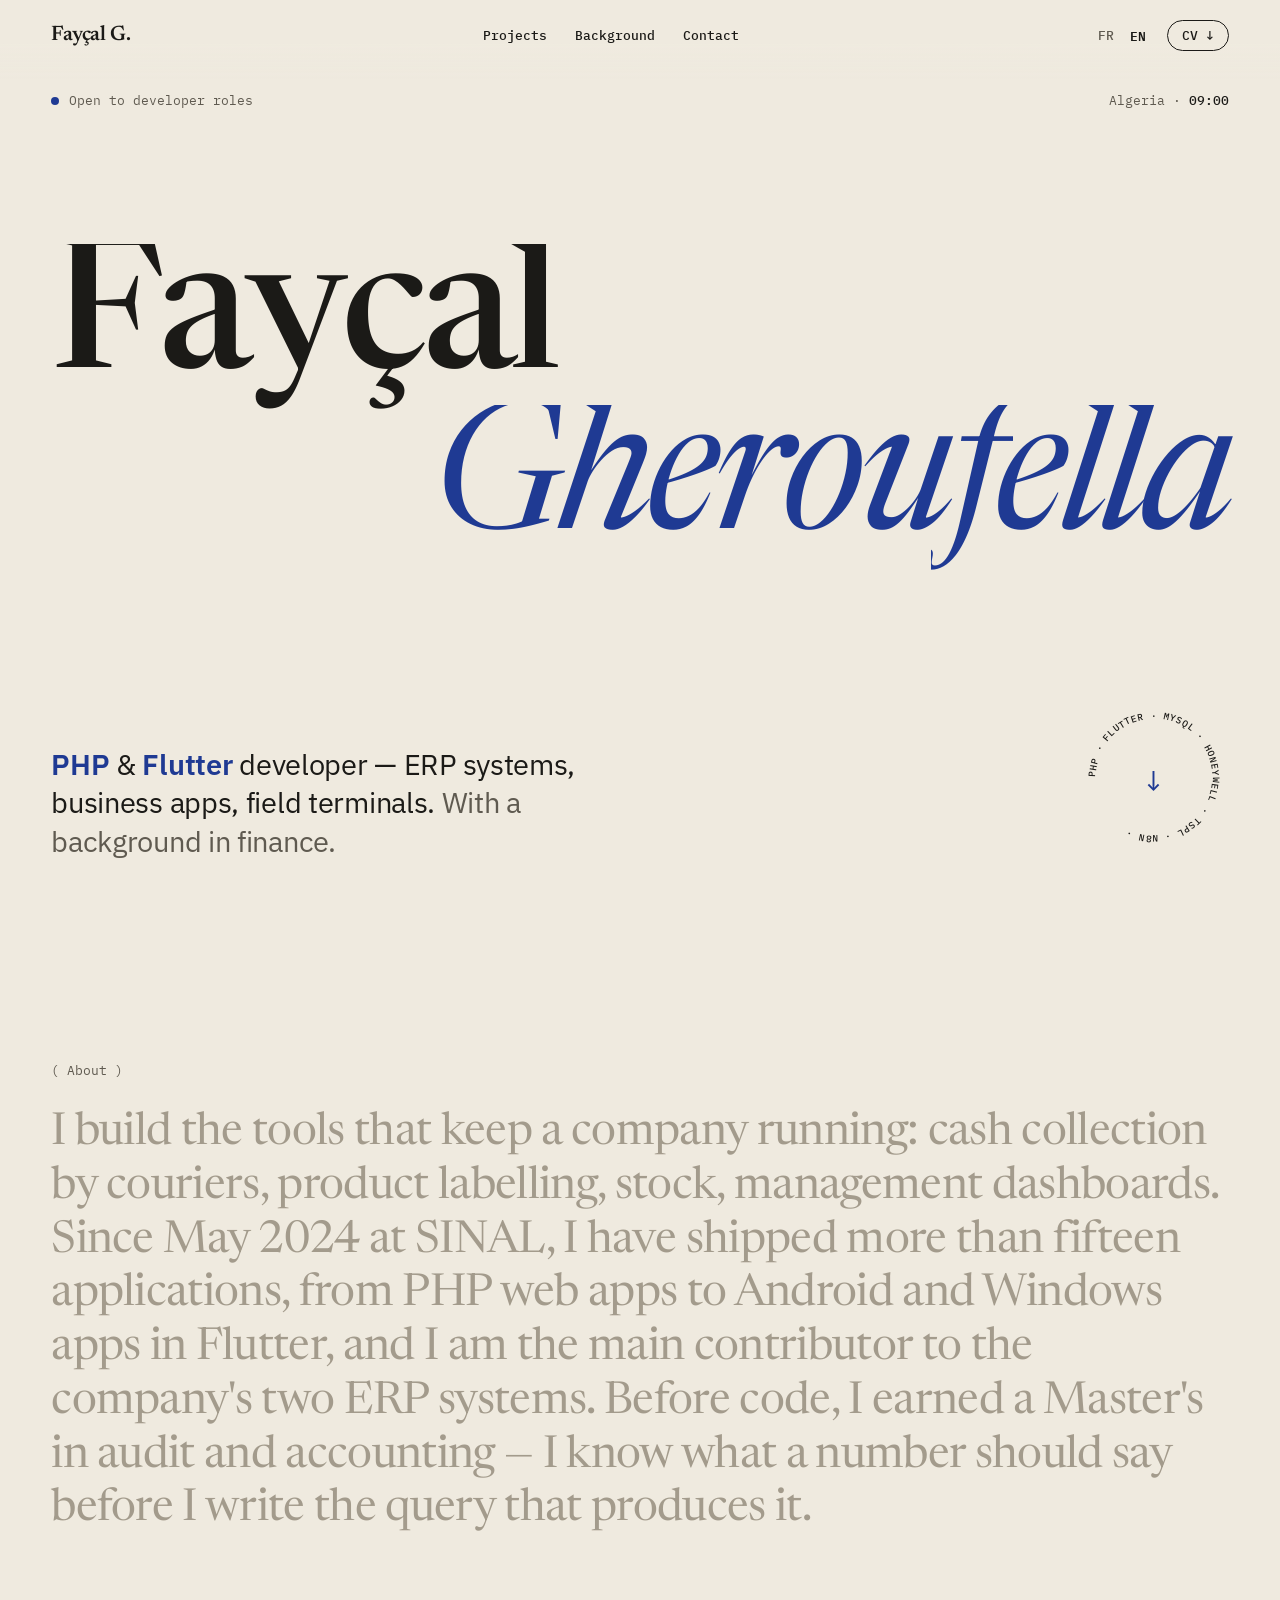
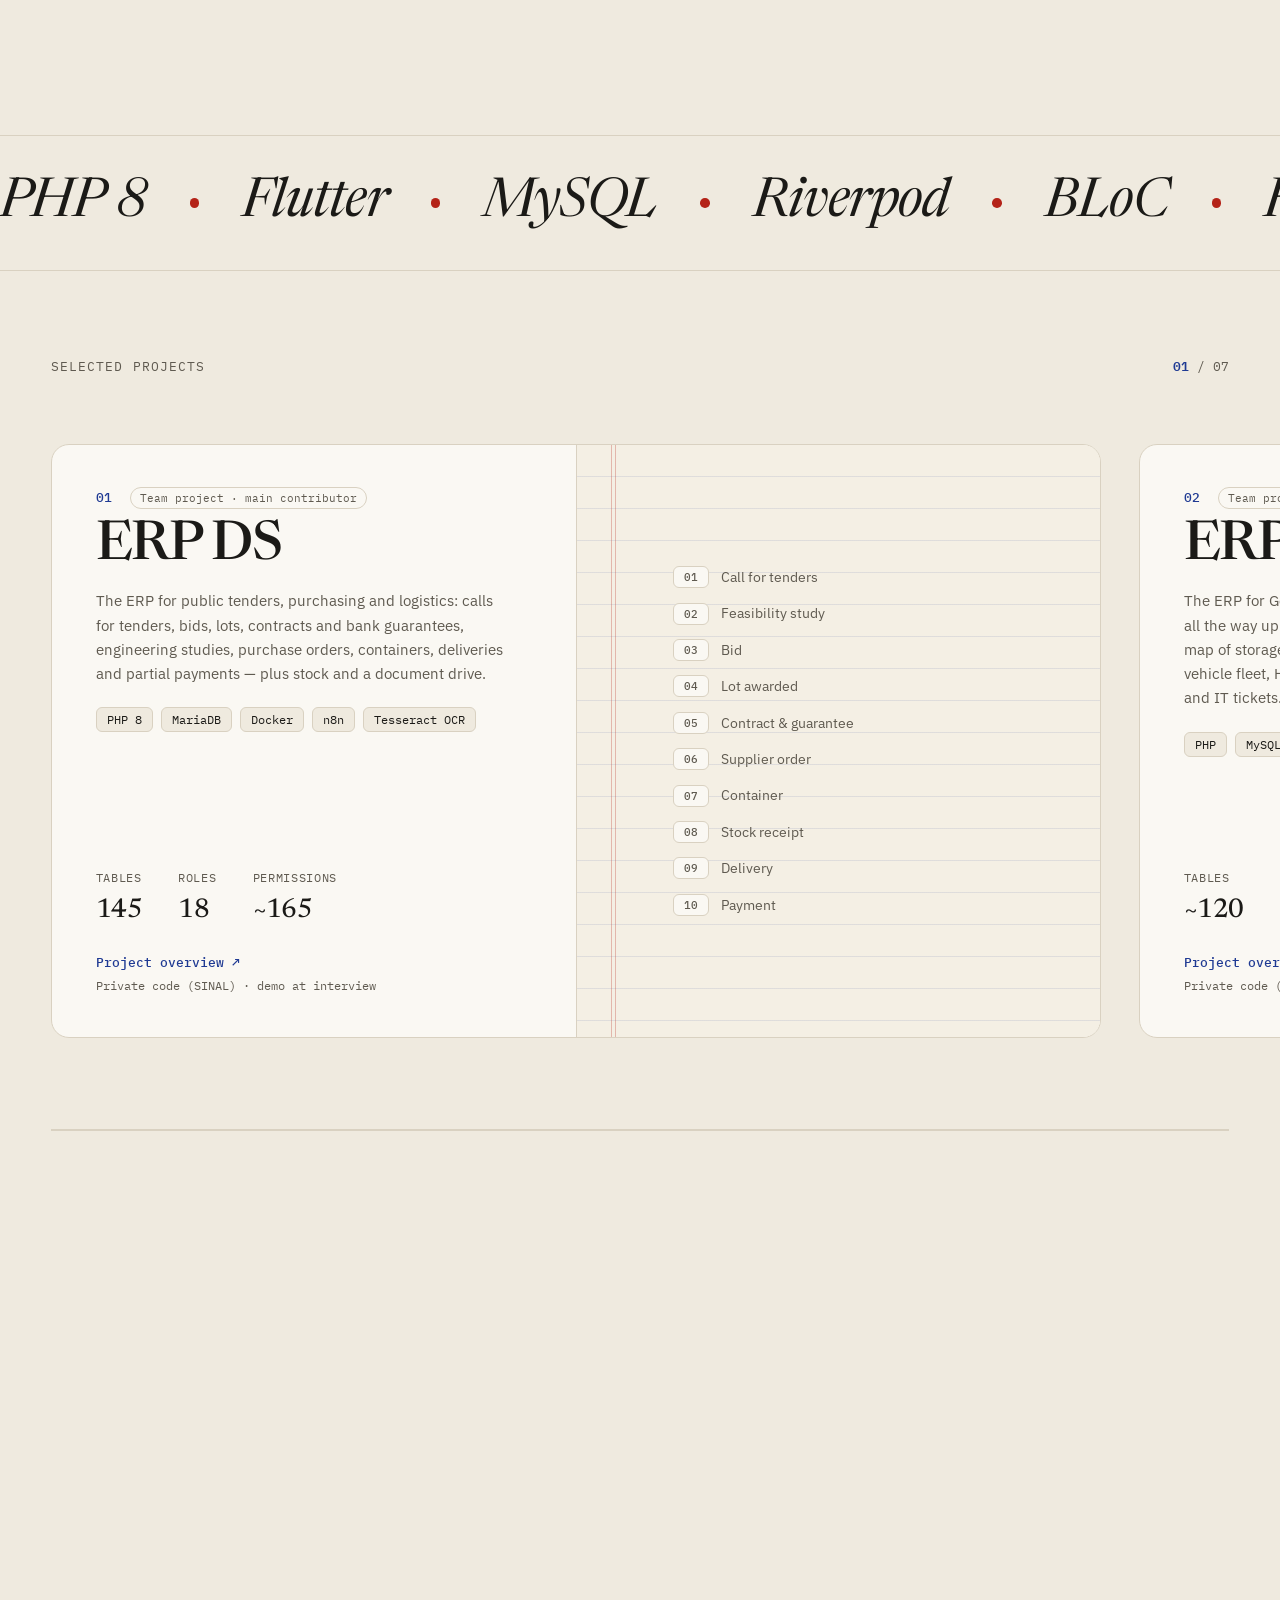
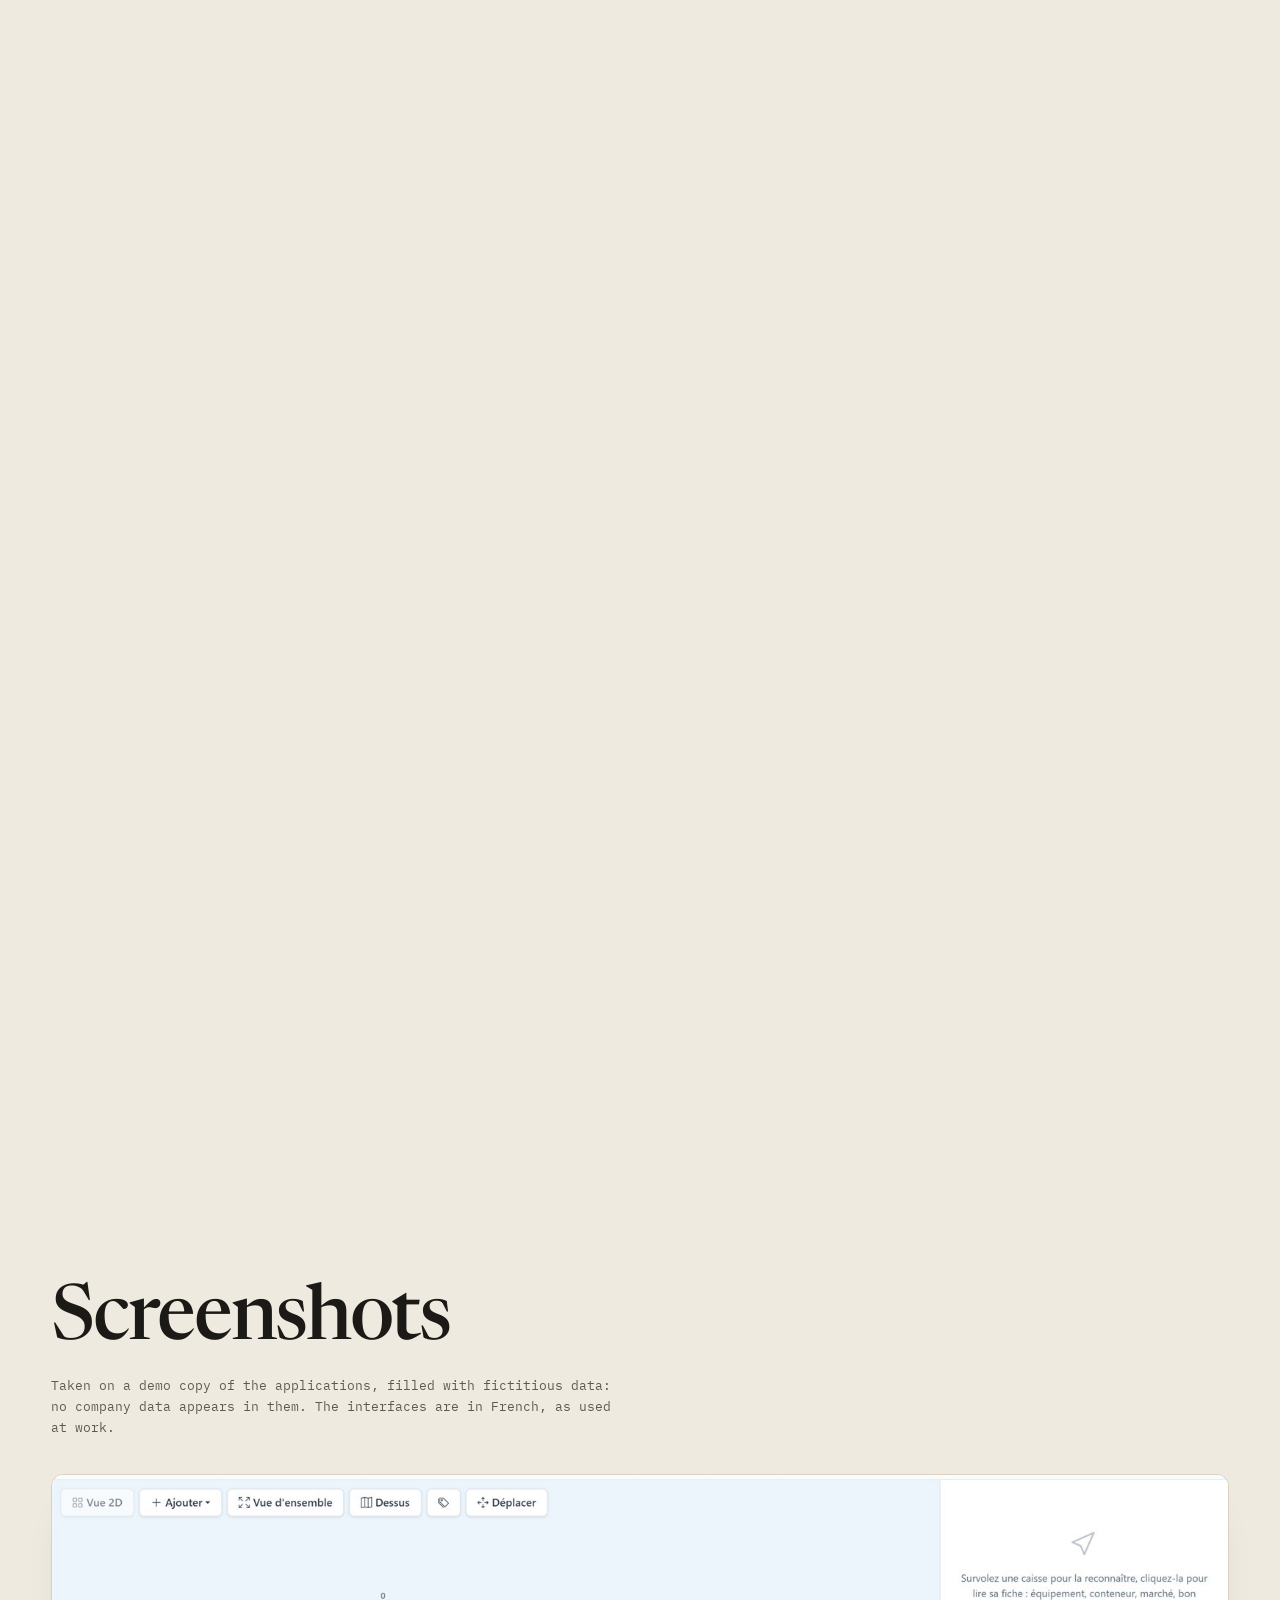
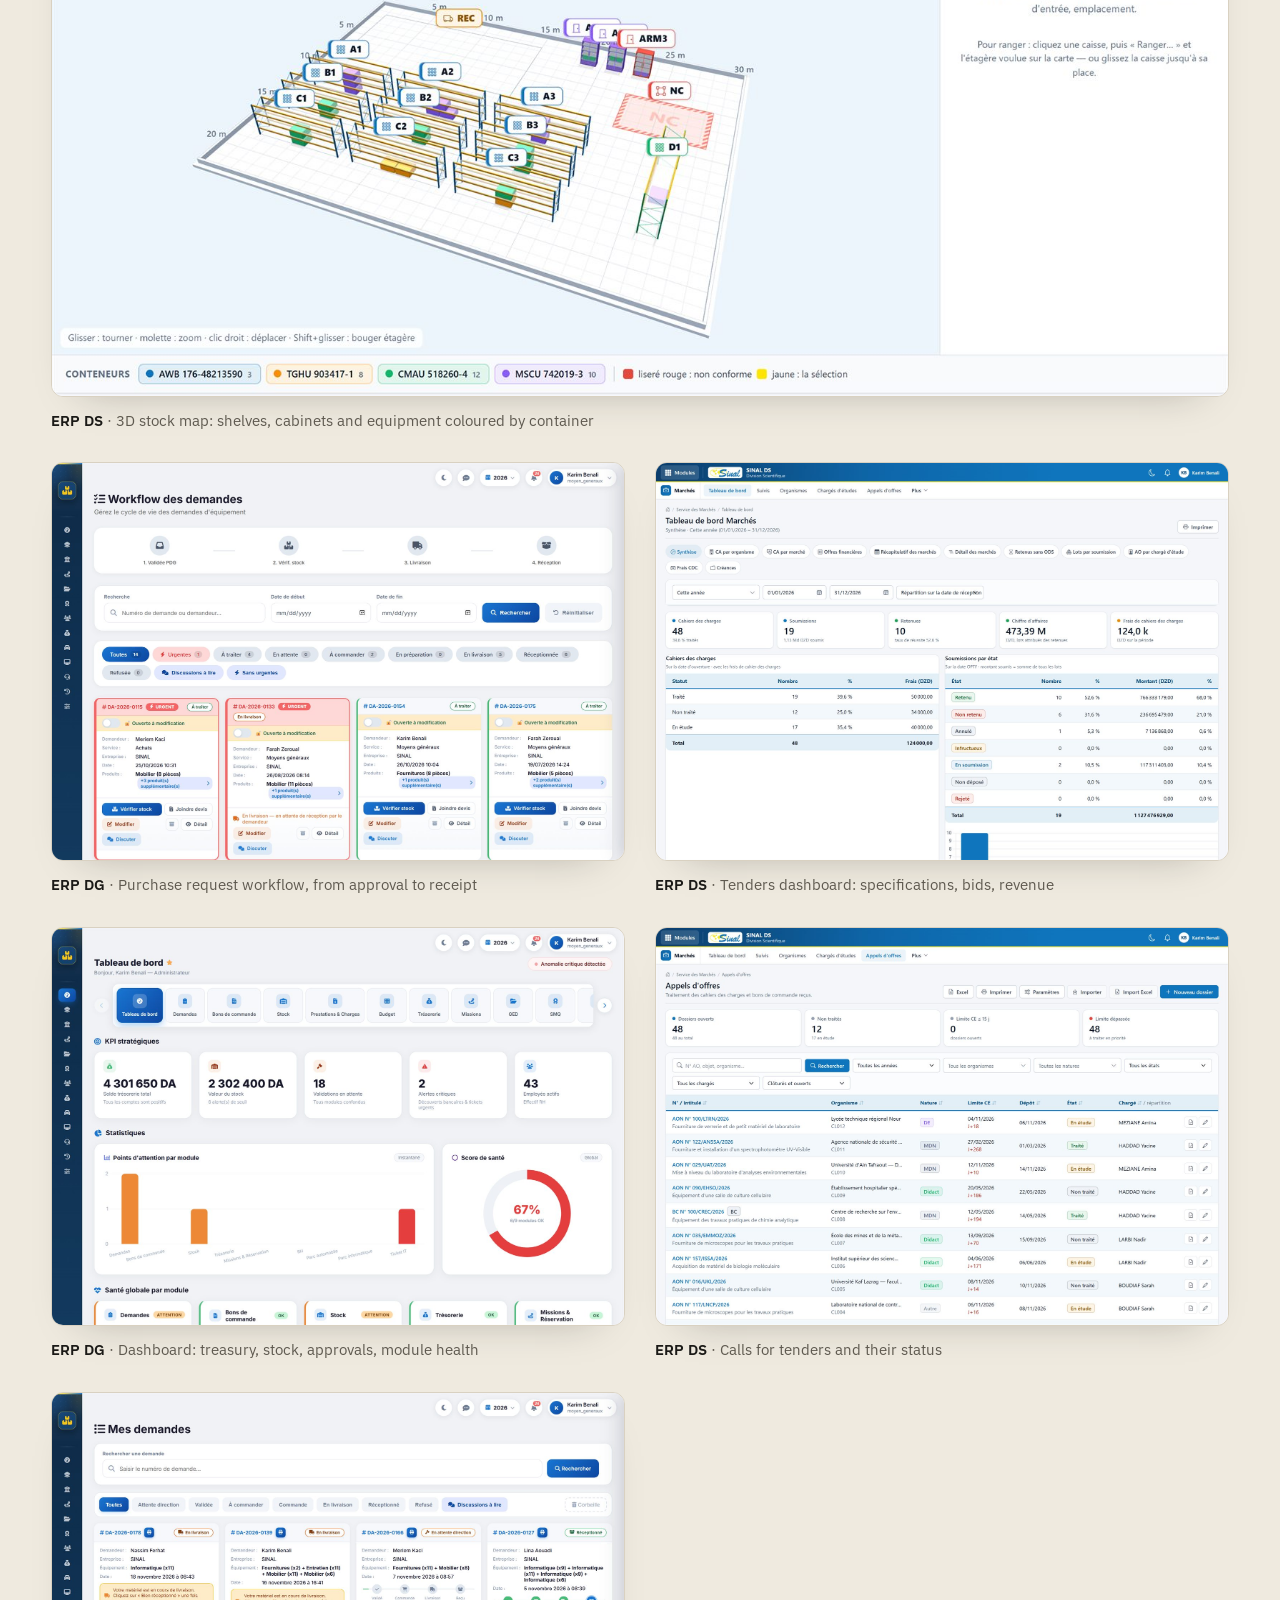
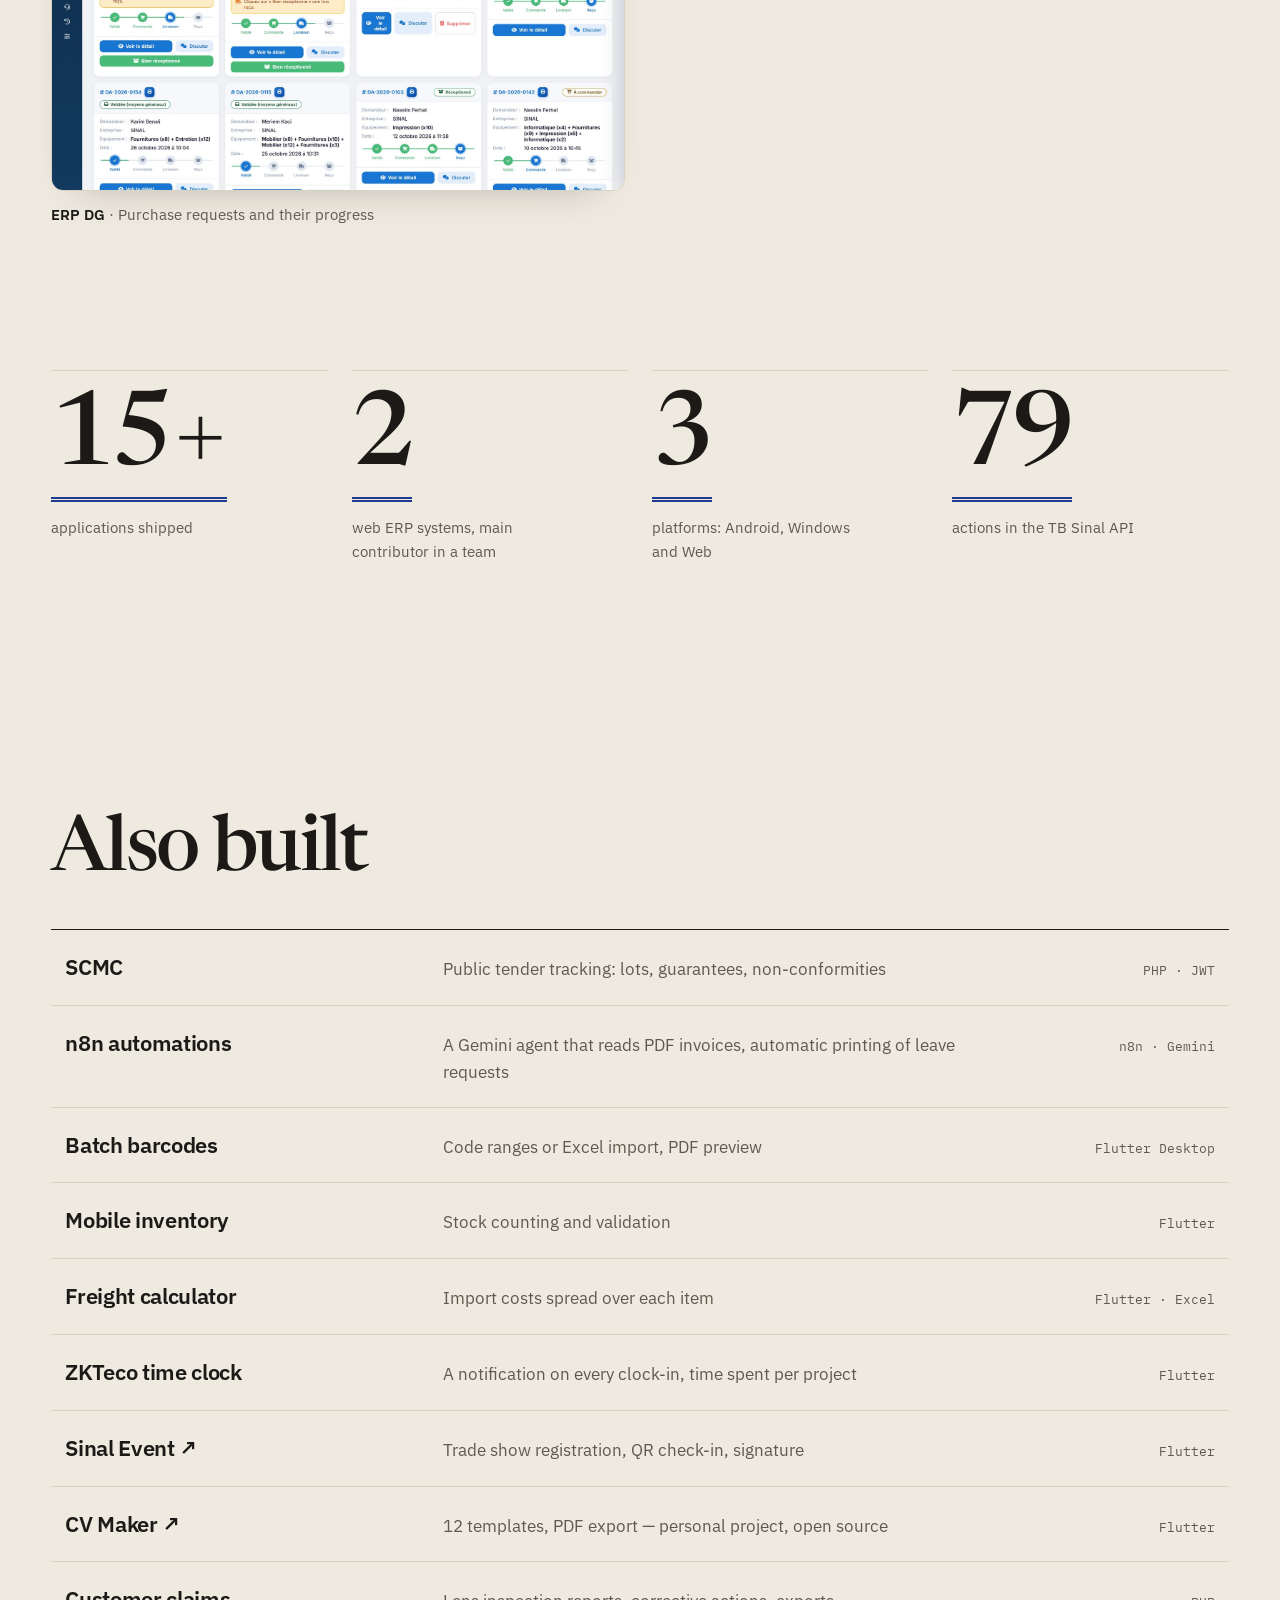
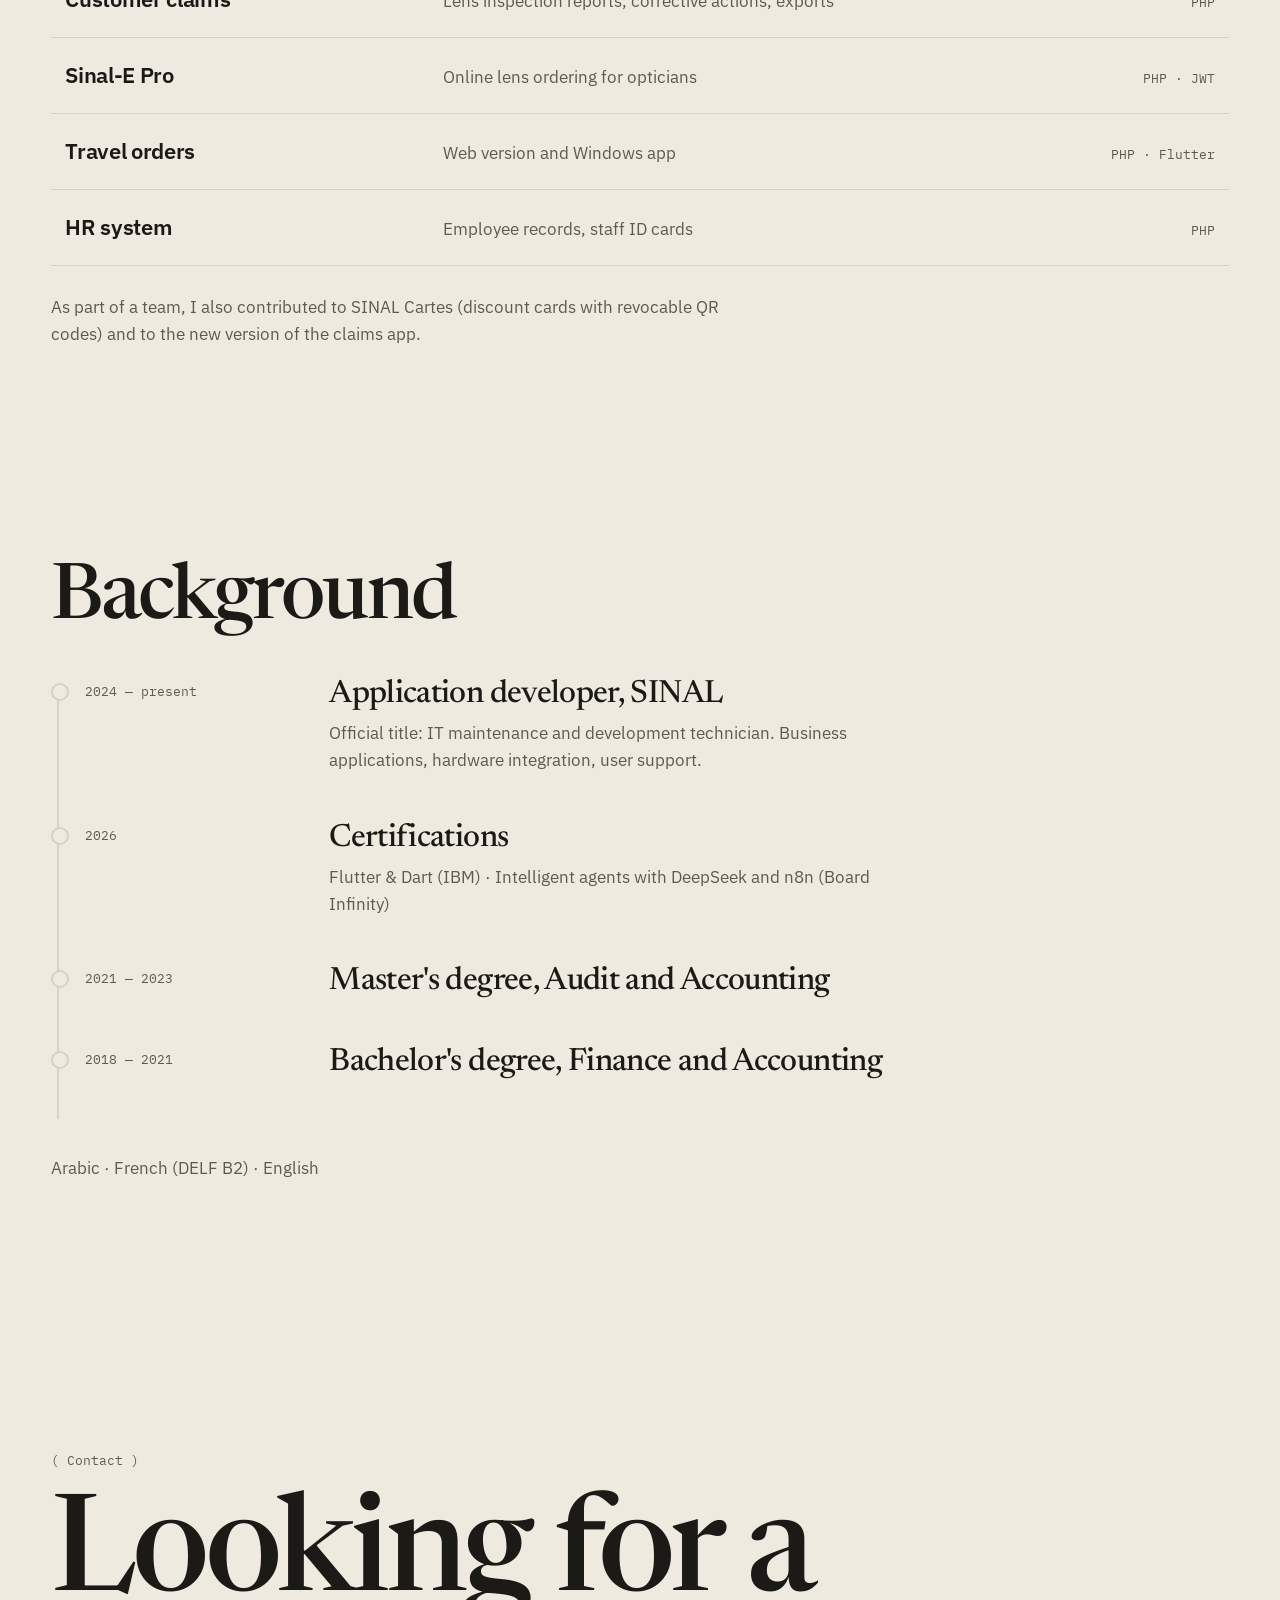
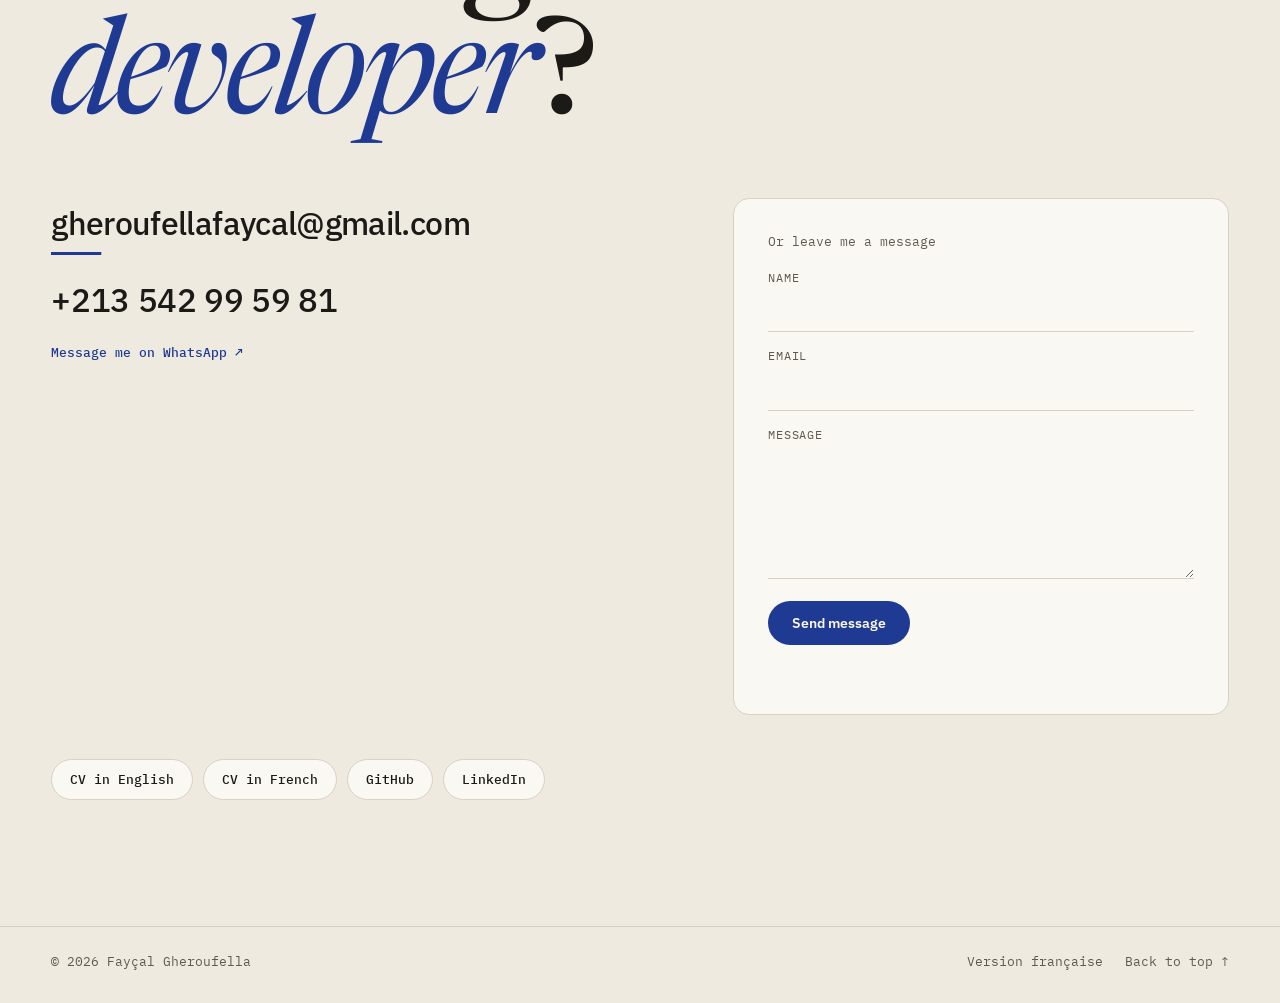
==== en/index.html @ b6e50c21 "Portfolio : thème « registre » et version anglaise - Nouvelles couleurs : papier, encre noire, bleu " ====
<!doctype html>
<html lang="en">
<head>
<meta charset="utf-8">
<meta name="viewport" content="width=device-width, initial-scale=1">
<meta name="color-scheme" content="light">
<title>Fayçal Gheroufella — PHP &amp; Flutter Developer</title>
<meta name="description" content="PHP and Flutter developer based in Algeria: business applications, Honeywell handheld terminals, thermal printing, ERP systems. Master's degree in audit and accounting.">
<meta name="theme-color" content="#efeadf">
<link rel="canonical" href="https://faysal12369.github.io/faysal/en/">
<link rel="alternate" hreflang="fr" href="https://faysal12369.github.io/faysal/">
<link rel="alternate" hreflang="en" href="https://faysal12369.github.io/faysal/en/">
<link rel="alternate" hreflang="x-default" href="https://faysal12369.github.io/faysal/">
<link rel="icon" href="../favicon.svg" type="image/svg+xml">
<meta property="og:type" content="website">
<meta property="og:url" content="https://faysal12369.github.io/faysal/en/">
<meta property="og:title" content="Fayçal Gheroufella — PHP &amp; Flutter Developer">
<meta property="og:description" content="ERP systems, business apps and field terminals. A developer with a finance background: Master's in audit and accounting.">
<meta property="og:image" content="https://faysal12369.github.io/faysal/img/og-en.png">
<meta property="og:image:width" content="1200">
<meta property="og:image:height" content="630">
<meta property="og:locale" content="en_US">
<meta property="og:locale:alternate" content="fr_FR">
<meta name="twitter:card" content="summary_large_image">
<link rel="preconnect" href="https://fonts.googleapis.com">
<link rel="preconnect" href="https://fonts.gstatic.com" crossorigin>
<link href="https://fonts.googleapis.com/css2?family=Newsreader:ital,opsz,wght@0,6..72,400..600;1,6..72,400..600&family=IBM+Plex+Sans:wght@400;500;600&family=IBM+Plex+Mono:wght@400;500&display=swap" rel="stylesheet">
<link rel="stylesheet" href="../style.css">
</head>
<body>

<div class="curtain" aria-hidden="true"></div>

<header class="nav">
  <a class="brand" href="#top">Fayçal&nbsp;G.</a>
  <nav>
    <a href="#projects">Projects</a>
    <a href="#background">Background</a>
    <a href="#contact">Contact</a>
  </nav>
  <div class="nav-end">
    <div class="lang" aria-label="Language"><a href="../" hreflang="fr" lang="fr" title="Version française">FR</a><span aria-current="true">EN</span></div>
    <a class="nav-cv" href="../cv/CV_Faycal_Gheroufella_EN.pdf">CV ↓</a>
  </div>
</header>

<main id="top">

<!-- HERO -->
<section class="hero">
  <div class="hero-meta">
    <span><i class="dot"></i>Open to developer roles</span>
    <span>Algeria · <b id="clock">--:--</b></span>
  </div>
  <h1 class="name" aria-label="Fayçal Gheroufella">
    <span class="row r1" data-split>Fayçal</span>
    <span class="row r2" data-split>Gheroufella</span>
  </h1>
  <div class="hero-foot">
    <p class="role"><em>PHP</em> &amp; <em>Flutter</em> developer — ERP systems, business apps, field terminals. <span class="role-plus">With a background in finance.</span></p>
    <div class="badge" aria-hidden="true">
      <svg viewBox="0 0 200 200">
        <defs><path id="circle" d="M100,100 m-78,0 a78,78 0 1,1 156,0 a78,78 0 1,1 -156,0"/></defs>
        <text><textPath href="#circle">PHP · FLUTTER · MYSQL · HONEYWELL · TSPL · N8N · </textPath></text>
      </svg>
      <span class="badge-arrow">↓</span>
    </div>
  </div>
</section>

<!-- MANIFESTO: words light up while scrolling -->
<section class="manifesto" id="intro">
  <p class="kicker">( About )</p>
  <p class="words" data-words>I build the tools that keep a company running: cash collection by couriers, product labelling, stock, management dashboards. Since May 2024 at SINAL, I have shipped more than fifteen applications, from PHP web apps to Android and Windows apps in Flutter, and I am the main contributor to the company's two ERP systems. Before code, I earned a Master's in audit and accounting — I know what a number should say before I write the query that produces it.</p>
</section>

<!-- MARQUEE -->
<div class="marquee" aria-hidden="true">
  <div class="marquee-track">
    <span>PHP 8</span><span>Flutter</span><span>MySQL</span><span>Riverpod</span><span>BLoC</span><span>Honeywell SDK</span><span>TSPL</span><span>n8n</span><span>Google Gemini</span><span>HFSQL / ODBC</span><span>ZKTeco</span><span>JWT</span><span>WinDev Mobile</span>
    <span>PHP 8</span><span>Flutter</span><span>MySQL</span><span>Riverpod</span><span>BLoC</span><span>Honeywell SDK</span><span>TSPL</span><span>n8n</span><span>Google Gemini</span><span>HFSQL / ODBC</span><span>ZKTeco</span><span>JWT</span><span>WinDev Mobile</span>
  </div>
</div>

<!-- HORIZONTAL PROJECTS -->
<section class="hscroll" id="projects">
  <div class="pin">
    <div class="hs-head">
      <h2>Selected projects</h2>
      <p class="hs-count"><b id="hs-index">01</b> / 07</p>
    </div>
    <div class="track">

      <article class="card">
        <div class="card-text">
          <p class="card-num">01 <span class="team">Team project · main contributor</span></p>
          <h3>ERP DS</h3>
          <p class="card-lead">The ERP for public tenders, purchasing and logistics: calls for tenders, bids, lots, contracts and bank guarantees, engineering studies, purchase orders, containers, deliveries and partial payments — plus stock and a document drive.</p>
          <ul class="tags"><li>PHP 8</li><li>MariaDB</li><li>Docker</li><li>n8n</li><li>Tesseract OCR</li></ul>
          <dl class="stats"><div><dt>Tables</dt><dd>145</dd></div><div><dt>Roles</dt><dd>18</dd></div><div><dt>Permissions</dt><dd>~165</dd></div></dl>
          <p class="card-foot"><a class="card-link" href="https://github.com/faysal12369/erp-ds">Project overview ↗</a><span>Private code (SINAL) · demo at interview</span></p>
        </div>
        <div class="card-visual">
          <ol class="pipeline">
            <li>Call for tenders</li><li>Feasibility study</li><li>Bid</li><li>Lot awarded</li><li>Contract &amp; guarantee</li>
            <li>Supplier order</li><li>Container</li><li>Stock receipt</li><li>Delivery</li><li>Payment</li>
          </ol>
        </div>
      </article>

      <article class="card">
        <div class="card-text">
          <p class="card-num">02 <span class="team">Team project · main contributor</span></p>
          <h3>ERP DG</h3>
          <p class="card-lead">The ERP for General Services: purchase requests approved all the way up to the CEO, purchase orders, stock with a 3D map of storage locations, treasury, assets, business trips, vehicle fleet, HR, versioned document management, quality and IT tickets. Legacy HFSQL databases are imported into it.</p>
          <ul class="tags"><li>PHP</li><li>MySQL</li><li>n8n</li><li>ODBC / HFSQL</li><li>Chart.js</li></ul>
          <dl class="stats"><div><dt>Tables</dt><dd>~120</dd></div><div><dt>API endpoints</dt><dd>~150</dd></div></dl>
          <p class="card-foot"><a class="card-link" href="https://github.com/faysal12369/erp-dg">Project overview ↗</a><span>Private code (SINAL) · demo at interview</span></p>
        </div>
        <div class="card-visual">
          <ol class="approval">
            <li><b>Purchase request</b><span>Department</span></li>
            <li><b>Authorising officer</b><span>Approved</span></li>
            <li><b>Admin director</b><span>Approved</span></li>
            <li><b>CEO</b><span>Approved</span></li>
            <li><b>Purchase order</b><span>Issued</span></li>
          </ol>
        </div>
      </article>

      <article class="card">
        <div class="card-text">
          <p class="card-num">03 <span class="team open">Open source</span></p>
          <h3>Déploiement</h3>
          <p class="card-lead">A Windows app that updates a PHP + MySQL site on any server: only changed files are sent, database migrations run exactly once, and every deployment starts with a dry run, then a backup. No SSH needed.</p>
          <ul class="tags"><li>Flutter Desktop</li><li>PHP</li><li>MySQL</li><li>FTP / SFTP</li><li>DPAPI</li></ul>
          <dl class="stats"><div><dt>Transports</dt><dd>6</dd></div><div><dt>Languages</dt><dd>FR · EN</dd></div></dl>
          <p class="card-foot"><a class="card-link" href="https://github.com/faysal12369/deploiement">View the code ↗</a><span>Tests, changelog, license</span></p>
        </div>
        <div class="card-visual">
          <img class="shot" src="../img/deploiement.png" width="1440" height="900" decoding="async" alt="Déploiement window: dry run before upload, with 3 files, 1 migration and 2 rows to sync">
        </div>
      </article>

      <article class="card">
        <div class="card-text">
          <p class="card-num">04</p>
          <h3>SinalGo</h3>
          <p class="card-lead">The courier's app at the moment of delivery: the courier scans the delivery note with the Honeywell scanner, the app checks that it has not already been paid, then records the payment, the customer's signature and the GPS position.</p>
          <ul class="tags"><li>Flutter</li><li>WinDev Mobile</li><li>PHP</li><li>Honeywell SDK</li></ul>
          <dl class="stats"><div><dt>Terminal</dt><dd>Honeywell</dd></div><div><dt>Platform</dt><dd>Android</dd></div></dl>
          <p class="card-foot"><a class="card-link" href="https://github.com/faysal12369/sinalgo">Project overview ↗</a><span>Private code (SINAL) · demo at interview</span></p>
        </div>
        <div class="card-visual">
          <div class="phone">
            <div class="phone-screen">
              <p class="ph-title">Cash collection</p>
              <div class="ph-scan"><span class="ph-bars"></span><i class="ph-laser"></i></div>
              <ol class="ph-steps">
                <li>Delivery note scanned</li>
                <li>Note checked — unpaid</li>
                <li>Customer signature</li>
                <li>GPS position saved</li>
                <li>Paid</li>
              </ol>
            </div>
          </div>
        </div>
      </article>

      <article class="card">
        <div class="card-text">
          <p class="card-num">05</p>
          <h3>TSPL Labels</h3>
          <p class="card-lead">A Windows app that draws the label as a 1-bit image at 203 dpi, translates it into TSPL commands and sends it straight to the print spooler through <code>winspool.dll</code>, called from Dart. CE marking, IMEI and serial number as Code128.</p>
          <ul class="tags"><li>Flutter Desktop</li><li>dart:ffi</li><li>TSPL</li><li>Code128</li></ul>
          <dl class="stats"><div><dt>Format</dt><dd>60 × 40 mm</dd></div><div><dt>Resolution</dt><dd>480 × 320 dots</dd></div></dl>
          <p class="card-foot"><a class="card-link" href="https://github.com/faysal12369/xprinter-label-printing">Project overview ↗</a><span>Private code (SINAL) · demo at interview</span></p>
        </div>
        <div class="card-visual">
          <div class="feed">
            <div class="feed-slot"></div>
            <div class="feed-label">
              <div class="fl-top"><b>CE</b><span>BRAND <strong>DEMO</strong><br>MODEL <strong>X1-PRO</strong></span></div>
              <svg class="bc" data-code="356938035643809" viewBox="0 0 300 40" preserveAspectRatio="none"></svg>
              <p>IMEI 356938035643809</p>
              <svg class="bc" data-code="XP24A0193" viewBox="0 0 300 40" preserveAspectRatio="none"></svg>
              <p>S/N XP24A0193</p>
            </div>
          </div>
        </div>
      </article>

      <article class="card">
        <div class="card-text">
          <p class="card-num">06</p>
          <h3>ERP in Flutter Web</h3>
          <p class="card-lead">The front end of the company's ERP: 22 modules, from calls for tenders to the shared drive. Labels and location QR codes for the stock, and the architecture of an AI assistant — n8n and Google Gemini, limited to the user's own permissions.</p>
          <ul class="tags"><li>Flutter Web</li><li>Riverpod</li><li>go_router</li><li>dio</li></ul>
          <dl class="stats"><div><dt>Modules</dt><dd>22</dd></div><div><dt>Tests</dt><dd>Automated</dd></div></dl>
          <p class="card-foot"><a class="card-link" href="https://github.com/faysal12369/sinal-erp-flutter">Project overview ↗</a><span>Private code (SINAL) · demo at interview</span></p>
        </div>
        <div class="card-visual">
          <div class="modules" id="modules"></div>
        </div>
      </article>

      <article class="card">
        <div class="card-text">
          <p class="card-num">07</p>
          <h3>TB Sinal</h3>
          <p class="card-lead">The management dashboard: sales, collections and receivables by sales rep, branch, customer and product family. The project where the finance training matters most — a receivable is not a collection.</p>
          <ul class="tags"><li>Flutter BLoC</li><li>PHP</li><li>MySQL</li><li>Google Maps</li></ul>
          <dl class="stats"><div><dt>API</dt><dd>79 actions</dd></div><div><dt>Database</dt><dd>~40 tables</dd></div></dl>
          <p class="card-foot"><a class="card-link" href="https://github.com/faysal12369/tb-sinal-dashboard">Project overview ↗</a><span>Private code (SINAL) · demo at interview</span></p>
        </div>
        <div class="card-visual">
          <ul class="kpis">
            <li><span>Sales by rep</span><i></i></li>
            <li><span>Sales by branch</span><i></i></li>
            <li><span>Top customers</span><i></i></li>
            <li><span>Receivables</span><i></i></li>
            <li><span>Inactive customers</span><i></i></li>
            <li><span>Sales by product family</span><i></i></li>
          </ul>
        </div>
      </article>

    </div>
    <div class="hs-progress"><span id="hs-bar"></span></div>
  </div>
</section>

<!-- SCREENSHOTS (demo copies filled with fictitious data) -->
<section class="shots" id="screenshots">
  <h2 class="sec-title">Screenshots</h2>
  <p class="shots-note">Taken on a demo copy of the applications, filled with fictitious data: no company data appears in them. The interfaces are in French, as used at work.</p>
  <div class="shots-grid">
    <figure class="shot-fig wide"><a href="../img/shots/ds-stock-3d.jpg" target="_blank" rel="noopener"><img src="../img/shots/ds-stock-3d.jpg" width="1600" height="708" loading="lazy" alt="ERP DS: 3D stock map with shelves, cabinets, a receiving area and equipment coloured by container"></a><figcaption><b>ERP DS</b> · 3D stock map: shelves, cabinets and equipment coloured by container</figcaption></figure>
    <figure class="shot-fig"><a href="../img/shots/dg-workflow.jpg" target="_blank" rel="noopener"><img src="../img/shots/dg-workflow.jpg" width="1600" height="1111" loading="lazy" alt="ERP DG: purchase request workflow, from approval to receipt"></a><figcaption><b>ERP DG</b> · Purchase request workflow, from approval to receipt</figcaption></figure>
    <figure class="shot-fig"><a href="../img/shots/ds-tableau-de-bord.jpg" target="_blank" rel="noopener"><img src="../img/shots/ds-tableau-de-bord.jpg" width="1600" height="1111" loading="lazy" alt="ERP DS: tenders dashboard"></a><figcaption><b>ERP DS</b> · Tenders dashboard: specifications, bids, revenue</figcaption></figure>
    <figure class="shot-fig"><a href="../img/shots/dg-tableau-de-bord.jpg" target="_blank" rel="noopener"><img src="../img/shots/dg-tableau-de-bord.jpg" width="1600" height="1111" loading="lazy" alt="ERP DG: dashboard with treasury, stock and module health"></a><figcaption><b>ERP DG</b> · Dashboard: treasury, stock, approvals, module health</figcaption></figure>
    <figure class="shot-fig"><a href="../img/shots/ds-appels-offres.jpg" target="_blank" rel="noopener"><img src="../img/shots/ds-appels-offres.jpg" width="1600" height="1111" loading="lazy" alt="ERP DS: list of calls for tenders"></a><figcaption><b>ERP DS</b> · Calls for tenders and their status</figcaption></figure>
    <figure class="shot-fig"><a href="../img/shots/dg-demandes.jpg" target="_blank" rel="noopener"><img src="../img/shots/dg-demandes.jpg" width="1600" height="1111" loading="lazy" alt="ERP DG: purchase requests and their progress"></a><figcaption><b>ERP DG</b> · Purchase requests and their progress</figcaption></figure>
  </div>
</section>

<!-- NUMBERS -->
<section class="numbers">
  <div><b data-count="15" data-suffix="+">15+</b><span>applications shipped</span></div>
  <div><b data-count="2">2</b><span>web ERP systems, main contributor in a team</span></div>
  <div><b data-count="3">3</b><span>platforms: Android, Windows and Web</span></div>
  <div><b data-count="79">79</b><span>actions in the TB Sinal API</span></div>
</section>

<!-- OTHER WORK -->
<section class="more">
  <h2 class="sec-title">Also built</h2>
  <ul class="list">
    <li><span class="l-name">SCMC</span><span class="l-desc">Public tender tracking: lots, guarantees, non-conformities</span><span class="l-tech">PHP · JWT</span></li>
    <li><span class="l-name">n8n automations</span><span class="l-desc">A Gemini agent that reads PDF invoices, automatic printing of leave requests</span><span class="l-tech">n8n · Gemini</span></li>
    <li><span class="l-name">Batch barcodes</span><span class="l-desc">Code ranges or Excel import, PDF preview</span><span class="l-tech">Flutter Desktop</span></li>
    <li><span class="l-name">Mobile inventory</span><span class="l-desc">Stock counting and validation</span><span class="l-tech">Flutter</span></li>
    <li><span class="l-name">Freight calculator</span><span class="l-desc">Import costs spread over each item</span><span class="l-tech">Flutter · Excel</span></li>
    <li><span class="l-name">ZKTeco time clock</span><span class="l-desc">A notification on every clock-in, time spent per project</span><span class="l-tech">Flutter</span></li>
    <li><a class="l-name" href="https://github.com/faysal12369/sinal_event">Sinal Event ↗</a><span class="l-desc">Trade show registration, QR check-in, signature</span><span class="l-tech">Flutter</span></li>
    <li><a class="l-name" href="https://github.com/faysal12369/cv-maker">CV Maker ↗</a><span class="l-desc">12 templates, PDF export — personal project, open source</span><span class="l-tech">Flutter</span></li>
    <li><span class="l-name">Customer claims</span><span class="l-desc">Lens inspection reports, corrective actions, exports</span><span class="l-tech">PHP</span></li>
    <li><span class="l-name">Sinal-E Pro</span><span class="l-desc">Online lens ordering for opticians</span><span class="l-tech">PHP · JWT</span></li>
    <li><span class="l-name">Travel orders</span><span class="l-desc">Web version and Windows app</span><span class="l-tech">PHP · Flutter</span></li>
    <li><span class="l-name">HR system</span><span class="l-desc">Employee records, staff ID cards</span><span class="l-tech">PHP</span></li>
  </ul>
  <p class="aside">As part of a team, I also contributed to SINAL Cartes (discount cards with revocable QR codes) and to the new version of the claims app.</p>
</section>

<!-- TIMELINE -->
<section class="journey" id="background">
  <h2 class="sec-title">Background</h2>
  <ol class="timeline" id="timeline">
    <li><span class="t-when">2024 — present</span><div><h3>Application developer, SINAL</h3><p>Official title: IT maintenance and development technician. Business applications, hardware integration, user support.</p></div></li>
    <li><span class="t-when">2026</span><div><h3>Certifications</h3><p>Flutter &amp; Dart (IBM) · Intelligent agents with DeepSeek and n8n (Board Infinity)</p></div></li>
    <li><span class="t-when">2021 — 2023</span><div><h3>Master's degree, Audit and Accounting</h3></div></li>
    <li><span class="t-when">2018 — 2021</span><div><h3>Bachelor's degree, Finance and Accounting</h3></div></li>
  </ol>
  <p class="aside">Arabic · French (DELF B2) · English</p>
</section>

<!-- CONTACT -->
<section class="contact" id="contact">
  <p class="kicker">( Contact )</p>
  <h2 class="big-cta">Looking for a<br><em>developer</em>?</h2>

  <div class="contact-grid">
    <div class="direct">
      <a class="mail" href="mailto:gheroufellafaycal@gmail.com"><span>gheroufellafaycal@gmail.com</span></a>
      <a class="tel" href="tel:+213542995981">+213 542 99 59 81</a>
      <a class="wa" href="https://wa.me/213542995981" target="_blank" rel="noopener">Message me on WhatsApp ↗</a>
    </div>

    <form class="form" id="contact-form" action="https://formsubmit.co/gheroufellafaycal@gmail.com" method="POST" novalidate>
      <p class="form-title">Or leave me a message</p>
      <label><span>Name</span><input name="nom" autocomplete="name" required maxlength="120"></label>
      <label><span>Email</span><input name="email" type="email" autocomplete="email" required maxlength="160"></label>
      <label><span>Message</span><textarea name="message" rows="5" required maxlength="4000"></textarea></label>
      <input type="text" name="_honey" class="hp" tabindex="-1" autocomplete="off" aria-hidden="true">
      <input type="hidden" name="_subject" value="Portfolio (EN) — new message">
      <input type="hidden" name="_template" value="table">
      <input type="hidden" name="_captcha" value="false">
      <button type="submit">Send message</button>
      <p class="form-status" id="form-status" role="status" aria-live="polite"></p>
    </form>
  </div>

  <div class="links">
    <a href="../cv/CV_Faycal_Gheroufella_EN.pdf">CV in English</a>
    <a href="../cv/CV_Faycal_Gheroufella_FR.pdf">CV in French</a>
    <a href="https://github.com/faysal12369">GitHub</a>
    <a href="https://linkedin.com/in/faysal-gheroufella-4a7969355">LinkedIn</a>
  </div>
</section>

</main>

<footer class="foot">
  <span>© <span id="year">2026</span> Fayçal Gheroufella</span>
  <nav><a href="../" hreflang="fr" lang="fr">Version française</a><a href="#top">Back to top ↑</a></nav>
</footer>

<script src="../app.js"></script>
</body>
</html>
---- style.css ----
/* "Ledger" theme: paper, black ink, fountain-pen blue, and red ink used
   sparingly — the two inks of an accounting ledger, for a developer who
   trained in audit and accounting. */
:root {
  --bg: #efeadf;
  --bg2: #faf8f3;
  --bg3: #f4efe4;
  --text: #1b1a17;
  --muted: #5f5a50;
  --dim: #a39b8c;
  --line: #d9d1c1;
  --accent: #1f3a93;
  --accent-soft: rgba(31, 58, 147, .12);
  --red: #b42318;
  --on-accent: #faf8f3;
  --serif: "Newsreader", Georgia, "Times New Roman", serif;
  --sans: "IBM Plex Sans", "Segoe UI", Arial, sans-serif;
  --mono: "IBM Plex Mono", Consolas, monospace;
  --gutter: clamp(18px, 4vw, 64px);
  --ease: cubic-bezier(.16, 1, .3, 1);
  --shadow: 0 30px 60px -32px rgba(27, 26, 23, .35);
  color-scheme: light;
}

* { box-sizing: border-box; }
html { -webkit-text-size-adjust: 100%; }
body {
  margin: 0;
  background: var(--bg);
  color: var(--text);
  font: 400 17px/1.6 var(--sans);
  overflow-x: hidden;
  -webkit-font-smoothing: antialiased;
}
a { color: inherit; text-decoration: none; }
code { font-family: var(--mono); font-size: .85em; }
::selection { background: var(--accent); color: var(--on-accent); }

/* ---------- Load curtain ---------- */
.curtain {
  position: fixed;
  inset: 0;
  z-index: 100;
  background: var(--accent);
  animation: lift 1s var(--ease) .15s forwards;
  pointer-events: none;
}
@keyframes lift { to { transform: translateY(-100%); } }

/* ---------- Nav ---------- */
.nav {
  position: fixed;
  top: 0;
  left: 0;
  right: 0;
  z-index: 50;
  display: flex;
  align-items: center;
  justify-content: space-between;
  gap: 16px;
  padding: 20px var(--gutter) 28px;
  font: 500 13px var(--mono);
  color: var(--text);
  background: linear-gradient(var(--bg) 55%, transparent);
}
.brand { font: 600 21px var(--serif); letter-spacing: -.01em; }
.nav nav { display: flex; gap: 28px; }
.nav nav a { position: relative; }
.nav nav a::after { content: ""; position: absolute; left: 0; right: 0; bottom: -3px; height: 1px; background: currentColor; transform: scaleX(0); transform-origin: right; transition: transform .4s var(--ease); }
.nav nav a:hover::after { transform: scaleX(1); transform-origin: left; }
.nav-end { display: flex; align-items: center; gap: 14px; }
.lang { display: flex; align-items: center; gap: 2px; }
.lang a, .lang span { padding: 4px 7px; border-radius: 6px; color: var(--muted); transition: color .2s, background .2s; }
.lang a:hover { color: var(--accent); background: var(--accent-soft); }
.lang [aria-current] { color: var(--text); font-weight: 600; }
.nav-cv { border: 1px solid currentColor; border-radius: 99px; padding: 6px 14px; transition: background .25s, color .25s, border-color .25s; }
.nav-cv:hover { background: var(--accent); border-color: var(--accent); color: var(--on-accent); }

/* ---------- Hero ---------- */
.hero {
  min-height: 100svh;
  display: grid;
  grid-template-rows: auto 1fr auto;
  padding: 92px var(--gutter) 40px;
}
.hero-meta { display: flex; justify-content: space-between; gap: 16px; font: 400 12.5px var(--mono); color: var(--muted); }
.hero-meta b { color: var(--text); font-weight: 500; }
.dot { display: inline-block; width: 8px; height: 8px; border-radius: 50%; background: var(--accent); margin-right: 10px; box-shadow: 0 0 0 0 var(--accent); animation: ping 2.2s infinite; }
@keyframes ping { 0% { box-shadow: 0 0 0 0 rgba(31, 58, 147, .45); } 70%, 100% { box-shadow: 0 0 0 10px rgba(31, 58, 147, 0); } }
.name {
  align-self: center;
  margin: 0;
  font-family: var(--serif);
  font-weight: 500;
  font-variation-settings: "opsz" 72;
  font-size: clamp(3.4rem, 14vw, 15rem);
  line-height: .9;
  letter-spacing: -.035em;
}
.name .row { display: block; white-space: nowrap; }
.name .r2 { text-align: right; color: var(--accent); font-style: italic; font-weight: 400; }
/* Each letter rises out of its own mask; the mask is padded so descenders,
   the cedilla and italic overhangs are not clipped, and the padding is
   cancelled by margins. */
.char { display: inline-block; overflow: hidden; vertical-align: top; padding: 0 .1em .18em; margin: 0 -.1em -.18em; }
.char > span { display: inline-block; transform: translateY(110%); animation: up 1.1s var(--ease) forwards; animation-delay: calc(.75s + var(--c) * .04s); }
@keyframes up { to { transform: none; } }
.hero-foot { display: flex; align-items: end; justify-content: space-between; gap: 24px; }
.role { max-width: 36ch; margin: 0; font-size: clamp(1.25rem, 2.3vw, 2rem); font-weight: 400; line-height: 1.3; letter-spacing: -.01em; color: var(--text); opacity: 0; animation: fade 1s var(--ease) 1.4s forwards; }
.role em { font-style: normal; font-weight: 600; color: var(--accent); }
.role-plus { color: var(--muted); }
@keyframes fade { to { opacity: 1; } }
.badge { position: relative; width: clamp(110px, 12vw, 150px); aspect-ratio: 1; flex: none; opacity: 0; animation: fade 1s 1.5s forwards; }
.badge svg { width: 100%; height: 100%; animation: spin 16s linear infinite; }
.badge text { font: 500 12.5px var(--mono); letter-spacing: .14em; fill: var(--text); }
.badge-arrow { position: absolute; inset: 0; display: grid; place-items: center; font-size: 28px; color: var(--accent); }
@keyframes spin { to { transform: rotate(360deg); } }

/* ---------- Manifesto ---------- */
.manifesto { padding: 18vh var(--gutter) 22vh; max-width: 1400px; }
.kicker { font: 400 13px var(--mono); color: var(--muted); margin: 0 0 28px; }
.words {
  margin: 0;
  font-family: var(--serif);
  font-weight: 400;
  font-variation-settings: "opsz" 60;
  font-size: clamp(1.6rem, 3.5vw, 3.3rem);
  line-height: 1.2;
  letter-spacing: -.015em;
}
.w { color: var(--dim); transition: color .35s; }
.w.lit { color: var(--text); }

/* ---------- Marquee ---------- */
.marquee { border-top: 1px solid var(--line); border-bottom: 1px solid var(--line); overflow: hidden; padding: 24px 0; }
.marquee-track { display: flex; width: max-content; animation: marquee 38s linear infinite; }
.marquee span {
  display: inline-flex;
  align-items: center;
  font-family: var(--serif);
  font-style: italic;
  font-weight: 400;
  font-variation-settings: "opsz" 72;
  font-size: clamp(1.8rem, 4.2vw, 3.6rem);
  letter-spacing: -.02em;
  white-space: nowrap;
}
.marquee span::after { content: ""; width: .18em; height: .18em; border-radius: 50%; background: var(--red); margin: 0 .8em; }
@keyframes marquee { to { transform: translateX(-50%); } }

/* ---------- Horizontal projects ---------- */
.hscroll { position: relative; }
.pin { position: sticky; top: 0; height: 100vh; overflow: hidden; display: flex; flex-direction: column; justify-content: center; }
.hs-head { position: absolute; top: 84px; left: var(--gutter); right: var(--gutter); display: flex; justify-content: space-between; align-items: baseline; }
.hs-head h2 { margin: 0; font: 400 13px var(--mono); color: var(--muted); text-transform: uppercase; letter-spacing: .08em; }
.hs-count { margin: 0; font: 400 13px var(--mono); color: var(--muted); }
.hs-count b { color: var(--accent); font-weight: 600; }
.track { display: flex; gap: 3vw; padding: 40px var(--gutter) 0; will-change: transform; }
/* Keeps a margin after the last card (the track's right padding is not scrollable). */
.track::after { content: ""; flex: 0 0 1px; }
.card {
  flex: 0 0 min(1120px, 82vw);
  height: min(66vh, 620px);
  display: grid;
  grid-template-columns: minmax(0, 1fr) minmax(0, 1fr);
  background: var(--bg2);
  border: 1px solid var(--line);
  border-radius: 18px;
  overflow: hidden;
}
.card-text { padding: clamp(24px, 3.4vw, 48px); display: flex; flex-direction: column; min-height: 0; }
.card-num { margin: 0; font: 500 13px var(--mono); color: var(--accent); }
.card h3 {
  margin: 14px 0 16px;
  font-family: var(--serif);
  font-weight: 500;
  font-variation-settings: "opsz" 72;
  font-size: clamp(2.2rem, 4.2vw, 4rem);
  line-height: .98;
  letter-spacing: -.025em;
}
.card-lead { margin: 0; color: var(--muted); font-size: clamp(.95rem, 1.15vw, 1.05rem); max-width: 46ch; }
.tags { list-style: none; display: flex; flex-wrap: wrap; gap: 8px; margin: 22px 0 0; padding: 0; }
.tags li { font: 400 12px var(--mono); padding: 4px 10px; border: 1px solid var(--line); border-radius: 6px; color: var(--text); background: var(--bg); }
.stats { display: flex; gap: 36px; margin: auto 0 0; padding-top: 22px; }
.stats dt { font: 400 11.5px var(--mono); color: var(--muted); text-transform: uppercase; letter-spacing: .06em; }
.stats dd { margin: 4px 0 0; font-family: var(--serif); font-weight: 500; font-size: 1.7rem; letter-spacing: -.02em; font-variant-numeric: lining-nums; }
.card-link { align-self: start; margin-top: 22px; font: 500 13px var(--mono); color: var(--accent); border-bottom: 1px solid transparent; transition: border-color .2s; }
.card-link:hover { border-color: var(--accent); }
.card-foot { display: flex; flex-wrap: wrap; align-items: baseline; gap: 6px 16px; margin: 22px 0 0; }
.card-foot .card-link { margin-top: 0; }
.card-foot span { font: 400 11.5px var(--mono); color: var(--muted); }
.team.open { border-color: var(--accent); color: var(--accent); }
/* Short desktop screens (laptops): a slightly taller, more compact card so the
   stats and the link are never cut off. */
@media (min-width: 901px) and (max-height: 860px) {
  .card { height: min(72vh, 620px); }
  .card-text { padding: 22px 28px; }
  .card h3 { margin: 8px 0 10px; font-size: clamp(1.9rem, 3.4vw, 3rem); }
  .card-lead { font-size: .92rem; line-height: 1.45; }
  .tags { margin-top: 14px; gap: 6px; }
  .tags li { padding: 2px 8px; font-size: 11px; }
  .stats { padding-top: 14px; gap: 28px; }
  .stats dd { font-size: 1.4rem; }
  .card-foot { margin-top: 14px; }
}
/* Visual: real screenshot (Déploiement) */
.card-visual .shot { width: 92%; height: auto; max-height: 88%; object-fit: contain; border-radius: 10px; border: 1px solid var(--line); box-shadow: var(--shadow); }
/* Ledger paper: ruled lines in blue, a double margin rule in red. */
.card-visual {
  --m: 34px;
  --rule: rgba(180, 35, 24, .28);
  position: relative;
  display: grid;
  place-items: center;
  background:
    linear-gradient(90deg, transparent var(--m), var(--rule) var(--m) calc(var(--m) + 1px), transparent calc(var(--m) + 1px) calc(var(--m) + 4px), var(--rule) calc(var(--m) + 4px) calc(var(--m) + 5px), transparent calc(var(--m) + 5px)),
    repeating-linear-gradient(transparent 0 31px, rgba(31, 58, 147, .1) 31px 32px),
    var(--bg3);
  border-left: 1px solid var(--line);
  overflow: hidden;
}
.hs-progress { position: absolute; left: var(--gutter); right: var(--gutter); bottom: 40px; height: 2px; background: var(--line); }
.hs-progress span { position: absolute; inset: 0; background: var(--accent); transform-origin: left; transform: scaleX(0); }

/* Card label for team projects */
.team { margin-left: 10px; padding: 3px 9px; border: 1px solid var(--line); border-radius: 99px; color: var(--muted); font-weight: 400; font-size: 11px; }

/* Visual: tender pipeline (ERP DS) */
.pipeline { list-style: none; margin: 0; padding: 0; width: min(330px, 84%); counter-reset: st; }
.pipeline li {
  position: relative;
  display: flex;
  align-items: center;
  gap: 12px;
  padding: 7px 0;
  font-size: 14px;
  color: var(--muted);
  counter-increment: st;
  animation: stage 9s infinite;
  animation-delay: calc((var(--n) - 1) * .7s);
}
.pipeline li::before {
  content: counter(st, decimal-leading-zero);
  flex: none;
  width: 34px;
  font: 500 11px var(--mono);
  text-align: center;
  padding: 3px 0;
  border: 1px solid var(--line);
  border-radius: 6px;
  background: var(--bg2);
}
.pipeline li:nth-child(1) { --n: 1; } .pipeline li:nth-child(2) { --n: 2; } .pipeline li:nth-child(3) { --n: 3; } .pipeline li:nth-child(4) { --n: 4; } .pipeline li:nth-child(5) { --n: 5; }
.pipeline li:nth-child(6) { --n: 6; } .pipeline li:nth-child(7) { --n: 7; } .pipeline li:nth-child(8) { --n: 8; } .pipeline li:nth-child(9) { --n: 9; } .pipeline li:nth-child(10) { --n: 10; }
@keyframes stage { 0%, 2% { color: var(--muted); } 5%, 78% { color: var(--text); } 90%, 100% { color: var(--muted); } }
.pipeline li::before { animation: stageNum 9s infinite; animation-delay: inherit; }
@keyframes stageNum { 0%, 2% { background: var(--bg2); color: var(--muted); border-color: var(--line); } 5%, 78% { background: var(--accent); color: var(--on-accent); border-color: var(--accent); } 90%, 100% { background: var(--bg2); color: var(--muted); border-color: var(--line); } }

/* Visual: purchase approval chain (ERP DG) */
.approval { list-style: none; margin: 0; padding: 0; width: min(330px, 84%); }
.approval li {
  position: relative;
  display: flex;
  justify-content: space-between;
  align-items: center;
  padding: 14px 16px 14px 46px;
  margin-bottom: 14px;
  border: 1px solid var(--line);
  border-radius: 10px;
  background: var(--bg2);
  animation: approve 7s infinite;
  animation-delay: calc(var(--n) * .9s);
}
.approval li:not(:last-child)::after { content: ""; position: absolute; left: 25px; bottom: -15px; width: 2px; height: 14px; background: var(--line); }
.approval li::before { content: ""; position: absolute; left: 16px; top: 50%; width: 16px; height: 16px; margin-top: -8px; border-radius: 50%; border: 2px solid var(--line); animation: tick 7s infinite; animation-delay: inherit; }
.approval b { font-weight: 600; font-size: 15px; }
.approval span { font: 400 11px var(--mono); color: var(--muted); text-transform: uppercase; letter-spacing: .06em; }
.approval li:nth-child(1) { --n: 0; } .approval li:nth-child(2) { --n: 1; } .approval li:nth-child(3) { --n: 2; } .approval li:nth-child(4) { --n: 3; } .approval li:nth-child(5) { --n: 4; }
@keyframes approve { 0%, 3% { border-color: var(--line); } 7%, 80% { border-color: var(--accent); } 92%, 100% { border-color: var(--line); } }
@keyframes tick { 0%, 3% { background: transparent; border-color: var(--line); } 7%, 80% { background: var(--accent); border-color: var(--accent); } 92%, 100% { background: transparent; border-color: var(--line); } }

/* Visual: phone (SinalGo) */
.phone { width: 230px; height: 440px; border: 9px solid #1f1e1b; border-radius: 38px; background: #fdfcf9; color: var(--text); padding: 30px 16px 16px; box-shadow: var(--shadow); }
.ph-title { margin: 0 0 14px; font: 600 19px var(--serif); }
.ph-scan { position: relative; height: 70px; border-radius: 10px; background: #fff; border: 1px solid var(--line); overflow: hidden; display: grid; place-items: center; }
.ph-bars { width: 80%; height: 46px; background: repeating-linear-gradient(90deg, #111 0 2px, transparent 2px 4px, #111 4px 7px, transparent 7px 8px, #111 8px 9px, transparent 9px 12px); }
.ph-laser { position: absolute; top: 0; bottom: 0; left: 8%; width: 2px; background: var(--red); box-shadow: 0 0 10px 2px rgba(180, 35, 24, .55); animation: laser 1.6s ease-in-out infinite alternate; }
@keyframes laser { to { left: 90%; } }
.ph-steps { list-style: none; margin: 18px 0 0; padding: 0; counter-reset: s; }
.ph-steps li { position: relative; padding: 9px 0 9px 26px; border-bottom: 1px solid #ebe5d8; font-size: 13px; color: var(--muted); counter-increment: s; animation: stepOn 7.5s infinite; animation-delay: calc(var(--s, 0) * 1s); }
.ph-steps li::before { content: ""; position: absolute; left: 0; top: 12px; width: 12px; height: 12px; border-radius: 50%; border: 1.5px solid currentColor; }
.ph-steps li:nth-child(1) { --s: 0; } .ph-steps li:nth-child(2) { --s: 1; } .ph-steps li:nth-child(3) { --s: 2; } .ph-steps li:nth-child(4) { --s: 3; } .ph-steps li:nth-child(5) { --s: 4; }
@keyframes stepOn { 0%, 4% { color: var(--muted); } 8%, 70% { color: var(--accent); } 80%, 100% { color: var(--muted); } }

/* Visual: printing label */
.feed { position: relative; width: min(330px, 80%); padding-top: 18px; }
.feed-slot { position: absolute; top: 0; left: -14px; right: -14px; height: 18px; border-radius: 9px 9px 3px 3px; background: #2a2925; box-shadow: inset 0 -4px 0 #11100e; }
.feed-label { background: #fff; color: #111; padding: 16px 16px 12px; font: 500 11px var(--mono); box-shadow: 0 14px 28px -16px rgba(27, 26, 23, .4); clip-path: inset(0 0 100% 0); animation: printFeed 6s infinite; }
@keyframes printFeed {
  0% { clip-path: inset(0 0 100% 0); opacity: 1; }
  28% { clip-path: inset(0 -30px -30px -30px); opacity: 1; }
  90% { clip-path: inset(0 -30px -30px -30px); opacity: 1; }
  100% { clip-path: inset(0 -30px -30px -30px); opacity: 0; }
}
.fl-top { display: flex; gap: 14px; align-items: center; margin-bottom: 10px; }
.fl-top b { font: 800 34px/1 Arial, sans-serif; letter-spacing: -2px; }
.fl-top span { line-height: 1.5; }
.feed-label .bc { display: block; width: 100%; height: 38px; color: #111; }
.feed-label p { margin: 3px 0 10px; letter-spacing: .04em; }

/* Visual: ERP modules */
.modules { display: grid; grid-template-columns: repeat(3, minmax(0, 1fr)); gap: 7px; width: min(420px, 86%); }
.mod { font: 400 11.5px var(--mono); padding: 9px 10px; border: 1px solid var(--line); border-radius: 6px; background: var(--bg2); color: var(--muted); white-space: nowrap; overflow: hidden; text-overflow: ellipsis; animation: modOn 6.6s infinite; animation-delay: calc(var(--i) * .25s); }
@keyframes modOn { 0%, 3% { background: var(--bg2); color: var(--muted); border-color: var(--line); } 6%, 60% { background: var(--accent); color: var(--on-accent); border-color: var(--accent); } 70%, 100% { background: var(--bg2); color: var(--text); border-color: var(--line); } }

/* Visual: KPIs */
.kpis { list-style: none; margin: 0; padding: 0; width: min(380px, 84%); }
.kpis li { display: grid; grid-template-columns: 1fr; gap: 6px; padding: 11px 0; border-bottom: 1px solid var(--line); font-size: 14px; }
.kpis i { display: block; height: 6px; border-radius: 3px; background: var(--accent); transform-origin: left; animation: grow 4.8s var(--ease) infinite; }
.kpis li:nth-child(1) i { width: 82%; } .kpis li:nth-child(2) i { width: 64%; animation-delay: .15s; }
.kpis li:nth-child(3) i { width: 91%; animation-delay: .3s; } .kpis li:nth-child(4) i { width: 47%; animation-delay: .45s; background: var(--red); }
.kpis li:nth-child(5) i { width: 28%; animation-delay: .6s; background: var(--dim); } .kpis li:nth-child(6) i { width: 73%; animation-delay: .75s; }
@keyframes grow { 0% { transform: scaleX(0); } 35%, 85% { transform: scaleX(1); } 100% { transform: scaleX(0); } }

/* ---------- Screenshots ---------- */
.shots { padding: 14vh var(--gutter) 0; }
.shots .sec-title { margin-bottom: 18px; }
.shots-note { margin: 0 0 36px; max-width: 70ch; font: 400 13px/1.6 var(--mono); color: var(--muted); }
.shots-grid { display: grid; grid-template-columns: repeat(2, minmax(0, 1fr)); gap: clamp(16px, 2.4vw, 32px); }
.shot-fig { margin: 0; }
.shot-fig.wide { grid-column: 1 / -1; }
.shot-fig a { display: block; overflow: hidden; border: 1px solid var(--line); border-radius: 12px; background: var(--bg2); box-shadow: 0 20px 40px -30px rgba(27, 26, 23, .35); }
.shot-fig img { display: block; width: 100%; height: auto; transition: transform .6s var(--ease); }
.shot-fig a:hover img { transform: scale(1.02); }
.shot-fig figcaption { margin-top: 12px; color: var(--muted); font-size: 14.5px; }
.shot-fig figcaption b { color: var(--text); font-weight: 600; }
@media (max-width: 900px) { .shots-grid { grid-template-columns: 1fr; } }

/* ---------- Numbers ---------- */
.numbers { display: grid; grid-template-columns: repeat(4, minmax(0, 1fr)); padding: 16vh var(--gutter); gap: 24px; }
.numbers div { border-top: 1px solid var(--line); padding-top: 18px; }
/* Totals are double-underlined, as in a ledger. */
.numbers b {
  display: inline-block;
  font-family: var(--serif);
  font-weight: 500;
  font-variation-settings: "opsz" 72;
  font-size: clamp(3.4rem, 8vw, 7.5rem);
  line-height: 1;
  letter-spacing: -.03em;
  font-variant-numeric: lining-nums tabular-nums;
  padding-bottom: .06em;
  border-bottom: 5px double var(--accent);
}
.numbers span { display: block; margin-top: 14px; color: var(--muted); font-size: 15px; max-width: 22ch; }

/* ---------- Lists ---------- */
.sec-title { margin: 0 0 40px; font-family: var(--serif); font-weight: 500; font-variation-settings: "opsz" 72; font-size: clamp(2.6rem, 6vw, 5.4rem); line-height: .95; letter-spacing: -.03em; }
.more, .journey { padding: 12vh var(--gutter); }
.list { list-style: none; margin: 0; padding: 0; border-top: 1px solid var(--text); }
.list li {
  display: grid;
  grid-template-columns: minmax(0, .9fr) minmax(0, 1.4fr) minmax(0, .5fr);
  gap: 24px;
  align-items: baseline;
  padding: 20px 14px;
  border-bottom: 1px solid var(--line);
  transition: background .3s var(--ease), color .3s;
}
.l-name { font-weight: 600; font-size: clamp(1.1rem, 1.7vw, 1.45rem); letter-spacing: -.015em; transition: transform .4s var(--ease); }
.l-desc { color: var(--muted); transition: color .3s; }
.l-tech { font: 400 12.5px var(--mono); color: var(--muted); text-align: right; transition: color .3s; }
.list li:hover { background: var(--accent); color: var(--on-accent); }
.list li:hover .l-desc, .list li:hover .l-tech { color: var(--on-accent); }
.list li:hover .l-name { transform: translateX(10px); }
.aside { margin: 28px 0 0; color: var(--muted); max-width: 72ch; }

/* ---------- Timeline ---------- */
.timeline { position: relative; list-style: none; margin: 0; padding: 0 0 0 34px; --p: 0; }
.timeline::before { content: ""; position: absolute; left: 6px; top: 8px; bottom: 8px; width: 2px; background: var(--line); }
.timeline::after { content: ""; position: absolute; left: 6px; top: 8px; bottom: 8px; width: 2px; background: var(--accent); transform-origin: top; transform: scaleY(var(--p)); }
.timeline li { position: relative; display: grid; grid-template-columns: 220px minmax(0, 1fr); gap: 24px; padding: 0 0 46px; }
.timeline li::before { content: ""; position: absolute; left: -34px; top: 6px; width: 14px; height: 14px; border-radius: 50%; background: var(--bg); border: 2px solid var(--line); transition: border-color .3s, background .3s; }
.timeline li.on::before { border-color: var(--accent); background: var(--accent); }
.t-when { font: 400 13px var(--mono); color: var(--muted); padding-top: 6px; }
.timeline h3 { margin: 0; font-family: var(--serif); font-weight: 500; font-size: clamp(1.4rem, 2.5vw, 2.1rem); letter-spacing: -.02em; line-height: 1.1; }
.timeline p { margin: 8px 0 0; color: var(--muted); max-width: 60ch; }

/* ---------- Contact ---------- */
.contact { padding: 18vh var(--gutter) 14vh; }
.big-cta { margin: 0 0 6vh; font-family: var(--serif); font-weight: 500; font-variation-settings: "opsz" 72; font-size: clamp(3.2rem, 10.5vw, 10.5rem); line-height: .92; letter-spacing: -.035em; }
.big-cta em { font-weight: 400; color: var(--accent); }
.mail { position: relative; display: inline-block; font-weight: 500; font-size: clamp(1.4rem, 4.2vw, 3.6rem); letter-spacing: -.02em; overflow-wrap: anywhere; padding-bottom: 6px; }
.mail::after { content: ""; position: absolute; left: 0; right: 0; bottom: 0; height: 3px; background: var(--accent); transform: scaleX(.12); transform-origin: left; transition: transform .6s var(--ease); }
.mail:hover::after { transform: scaleX(1); }
.contact-grid { display: grid; grid-template-columns: minmax(0, 1.1fr) minmax(0, .9fr); gap: clamp(32px, 6vw, 96px); align-items: start; }
.direct { display: flex; flex-direction: column; align-items: start; gap: 18px; }
.tel { font-weight: 500; font-size: clamp(1.3rem, 2.6vw, 2.3rem); letter-spacing: -.01em; font-variant-numeric: tabular-nums; transition: color .2s; }
.tel:hover { color: var(--accent); }
.direct .mail { font-size: clamp(1.15rem, 2.5vw, 2.3rem); overflow-wrap: normal; word-break: keep-all; }
.wa { font: 500 13px var(--mono); color: var(--accent); border-bottom: 1px solid transparent; transition: border-color .2s; }
.wa:hover { border-color: var(--accent); }

.form { display: grid; gap: 16px; padding: clamp(22px, 3vw, 34px); background: var(--bg2); border: 1px solid var(--line); border-radius: 16px; }
.form-title { margin: 0 0 4px; font: 400 13px var(--mono); color: var(--muted); }
.form label { display: grid; gap: 6px; }
.form label span { font: 400 11.5px var(--mono); color: var(--muted); text-transform: uppercase; letter-spacing: .06em; }
.form input, .form textarea {
  width: 100%;
  font: 400 16px/1.4 var(--sans);
  color: var(--text);
  background: transparent;
  border: 0;
  border-bottom: 1px solid var(--line);
  padding: 8px 0 10px;
  border-radius: 0;
  resize: vertical;
  transition: border-color .25s;
}
.form input:focus, .form textarea:focus { outline: none; border-color: var(--accent); }
.form input.bad, .form textarea.bad { border-color: var(--red); }
.form .hp { position: absolute; left: -9999px; width: 1px; height: 1px; opacity: 0; }
.form button {
  justify-self: start;
  margin-top: 6px;
  font: 600 14px var(--sans);
  padding: 13px 24px;
  border: 0;
  border-radius: 99px;
  background: var(--accent);
  color: var(--on-accent);
  cursor: pointer;
  transition: transform .2s var(--ease), opacity .2s;
}
.form button:hover { transform: translateY(-2px); }
.form button:disabled { opacity: .55; cursor: progress; transform: none; }
.form-status { margin: 0; min-height: 1.4em; font-size: 14px; color: var(--muted); }
.form-status.ok { color: var(--accent); }
.form-status.err { color: var(--red); }

.links { display: flex; flex-wrap: wrap; gap: 10px; margin-top: 44px; }
.links a { font: 500 13px var(--mono); padding: 11px 18px; border: 1px solid var(--line); border-radius: 99px; background: var(--bg2); transition: background .25s, color .25s, border-color .25s; }
.links a:hover { background: var(--accent); color: var(--on-accent); border-color: var(--accent); }

.foot { display: flex; justify-content: space-between; gap: 16px; padding: 26px var(--gutter) 34px; border-top: 1px solid var(--line); font: 400 12.5px var(--mono); color: var(--muted); }
.foot nav { display: flex; gap: 22px; }
.foot a:hover { color: var(--accent); }

/* Visible keyboard focus everywhere */
a:focus-visible, button:focus-visible { outline: 2px solid var(--accent); outline-offset: 3px; border-radius: 4px; }

/* Scroll-in for generic blocks */
.rise { opacity: 0; transform: translateY(40px); transition: opacity 1s var(--ease), transform 1s var(--ease); }
.rise.in { opacity: 1; transform: none; }

/* ---------- Narrow screens: native swipe instead of pinned scroll ---------- */
@media (max-width: 900px) {
  .nav nav { display: none; }
  .hero-meta { flex-direction: column; gap: 6px; }
  /* "Gheroufella" is the longest row: size the name so it fits the width. */
  .name { font-size: 19vw; }
  .name .r2 { text-align: left; }
  .hero-foot { flex-direction: column; align-items: start; }
  .badge { align-self: end; }
  .hscroll { height: auto !important; padding: 12vh 0 6vh; }
  .pin { position: static; height: auto; overflow: visible; }
  .hs-head { position: static; padding: 0 var(--gutter); margin-bottom: 18px; }
  .track { overflow-x: auto; scroll-snap-type: x mandatory; padding-top: 0; padding-bottom: 12px; transform: none !important; scrollbar-width: none; }
  .track::-webkit-scrollbar { display: none; }
  .card { flex-basis: 86vw; height: auto; grid-template-columns: 1fr; scroll-snap-align: center; }
  .card-visual { --m: 10px; order: -1; height: 230px; border-left: 0; border-bottom: 1px solid var(--line); }
  /* The phone rises from the bottom edge of the visual instead of shrinking. */
  .card-visual:has(.phone) { place-items: start center; }
  .phone { margin-top: 26px; transform: none; }
  .card-visual .shot { width: 100%; height: 100%; max-height: none; object-fit: cover; object-position: left top; border: 0; border-radius: 0; box-shadow: none; }
  .feed { transform: scale(.82); }
  .modules { grid-template-columns: repeat(3, minmax(0, 1fr)); gap: 4px; }
  .mod { padding: 4px 7px; font-size: 10px; }
  .kpis li { padding: 6px 0; font-size: 12.5px; }
  .pipeline { columns: 2; column-gap: 14px; }
  .pipeline li { padding: 4px 0; font-size: 12px; break-inside: avoid; }
  .approval li { padding: 6px 12px 6px 44px; margin-bottom: 6px; }
  .approval li::before { left: 14px; width: 14px; height: 14px; margin-top: -7px; }
  .approval li:not(:last-child)::after { display: none; }
  .approval b { font-size: 13px; }
  .team { display: block; margin: 8px 0 0; width: max-content; }
  .card-text { padding: 22px 20px 24px; }
  .card h3 { margin: 10px 0 12px; }
  .stats { padding-top: 18px; }
  .hs-progress { position: relative; left: auto; right: auto; bottom: auto; margin: 14px var(--gutter) 0; }
  .numbers { grid-template-columns: repeat(2, minmax(0, 1fr)); row-gap: 40px; }
  .list li { grid-template-columns: 1fr; gap: 4px; padding: 16px 6px; }
  .l-tech { text-align: left; }
  .timeline li { grid-template-columns: 1fr; gap: 4px; }
  .contact-grid { grid-template-columns: 1fr; }
  .foot { flex-direction: column; }
}
@media (max-width: 420px) {
  .nav-end { gap: 8px; }
  .nav-cv { padding: 5px 11px; }
}

/* ---------- Reduced motion ---------- */
@media (prefers-reduced-motion: reduce) {
  .curtain { display: none; }
  .char > span, .role, .badge { animation: none; transform: none; opacity: 1; }
  .badge svg, .marquee-track, .ph-laser, .ph-steps li, .feed-label, .mod, .kpis i, .dot, .pipeline li, .pipeline li::before, .approval li, .approval li::before { animation: none; }
  .feed-label { clip-path: none; }
  .w { color: var(--text); }
  .rise { opacity: 1; transform: none; }
  .hscroll { height: auto !important; padding: 10vh 0; }
  .pin { position: static; height: auto; overflow: visible; }
  .hs-head { position: static; padding: 0 var(--gutter); margin-bottom: 18px; }
  .track { overflow-x: auto; transform: none !important; }
}
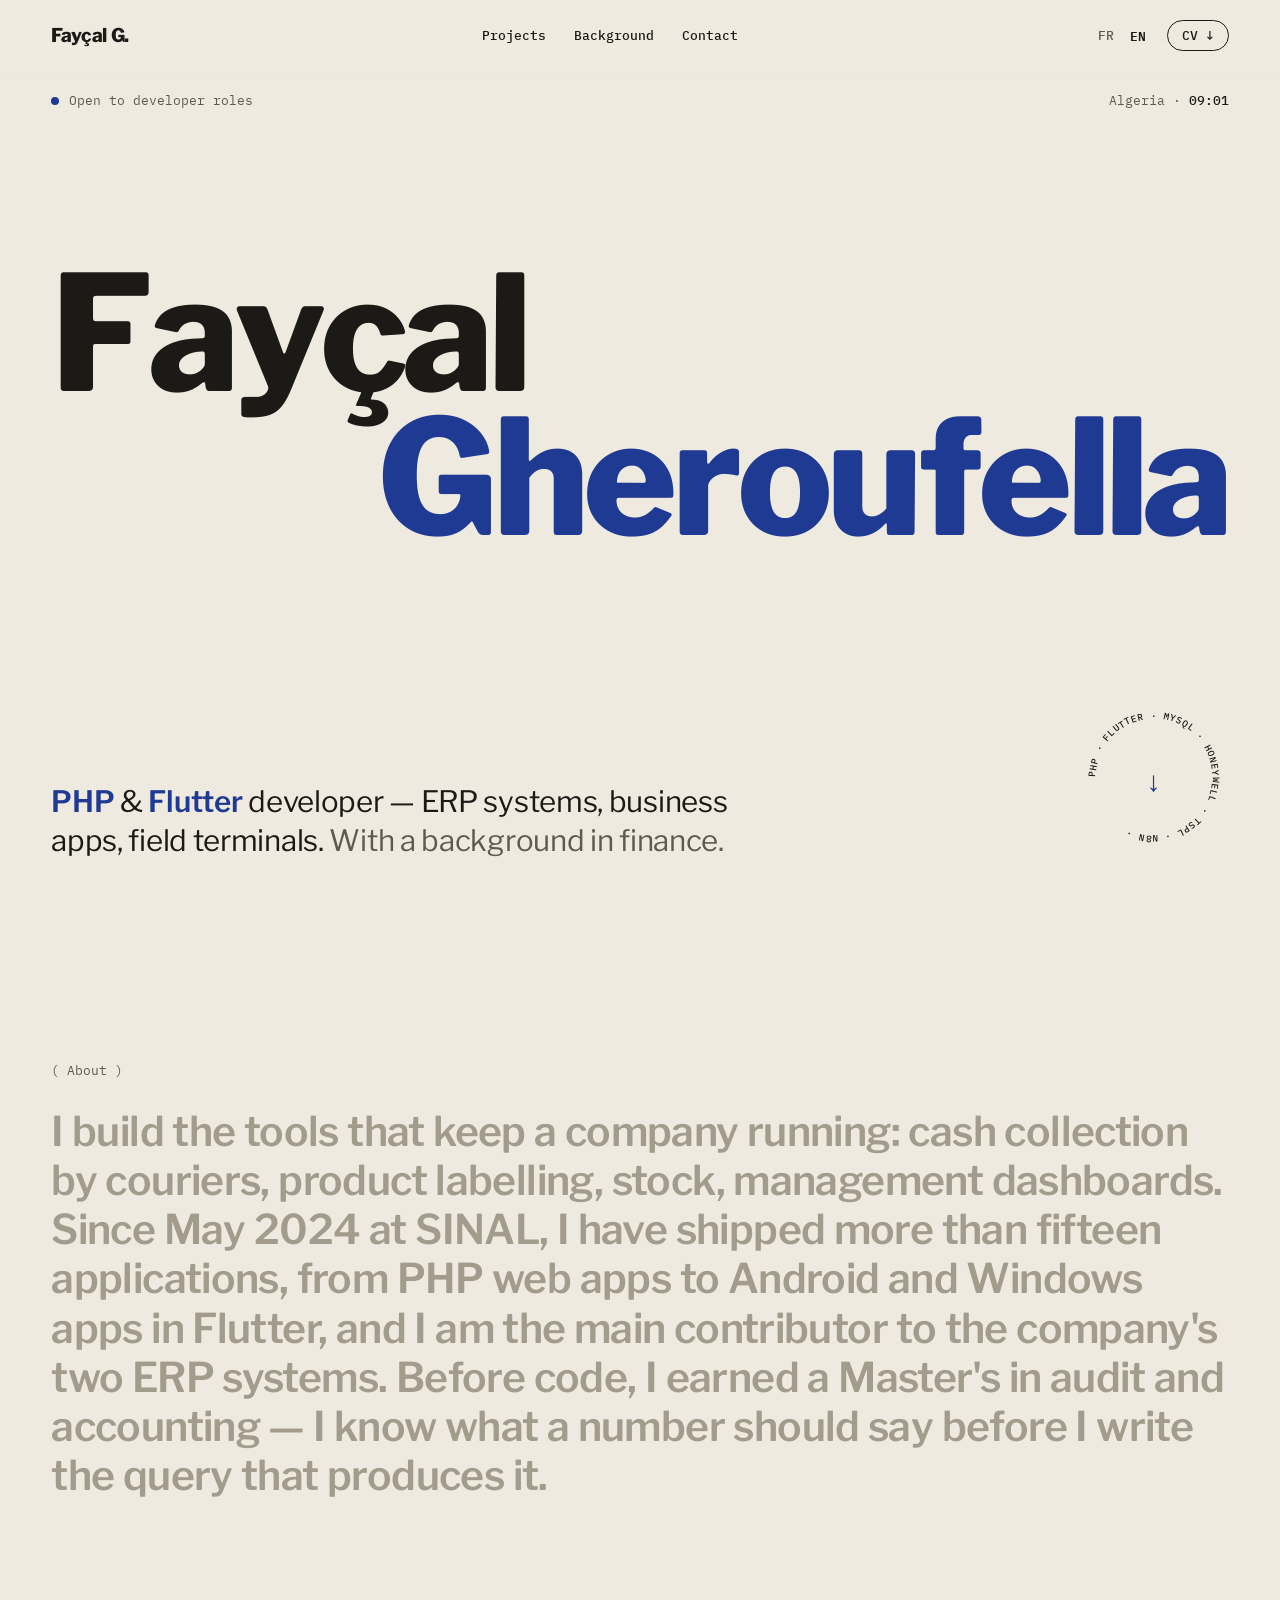
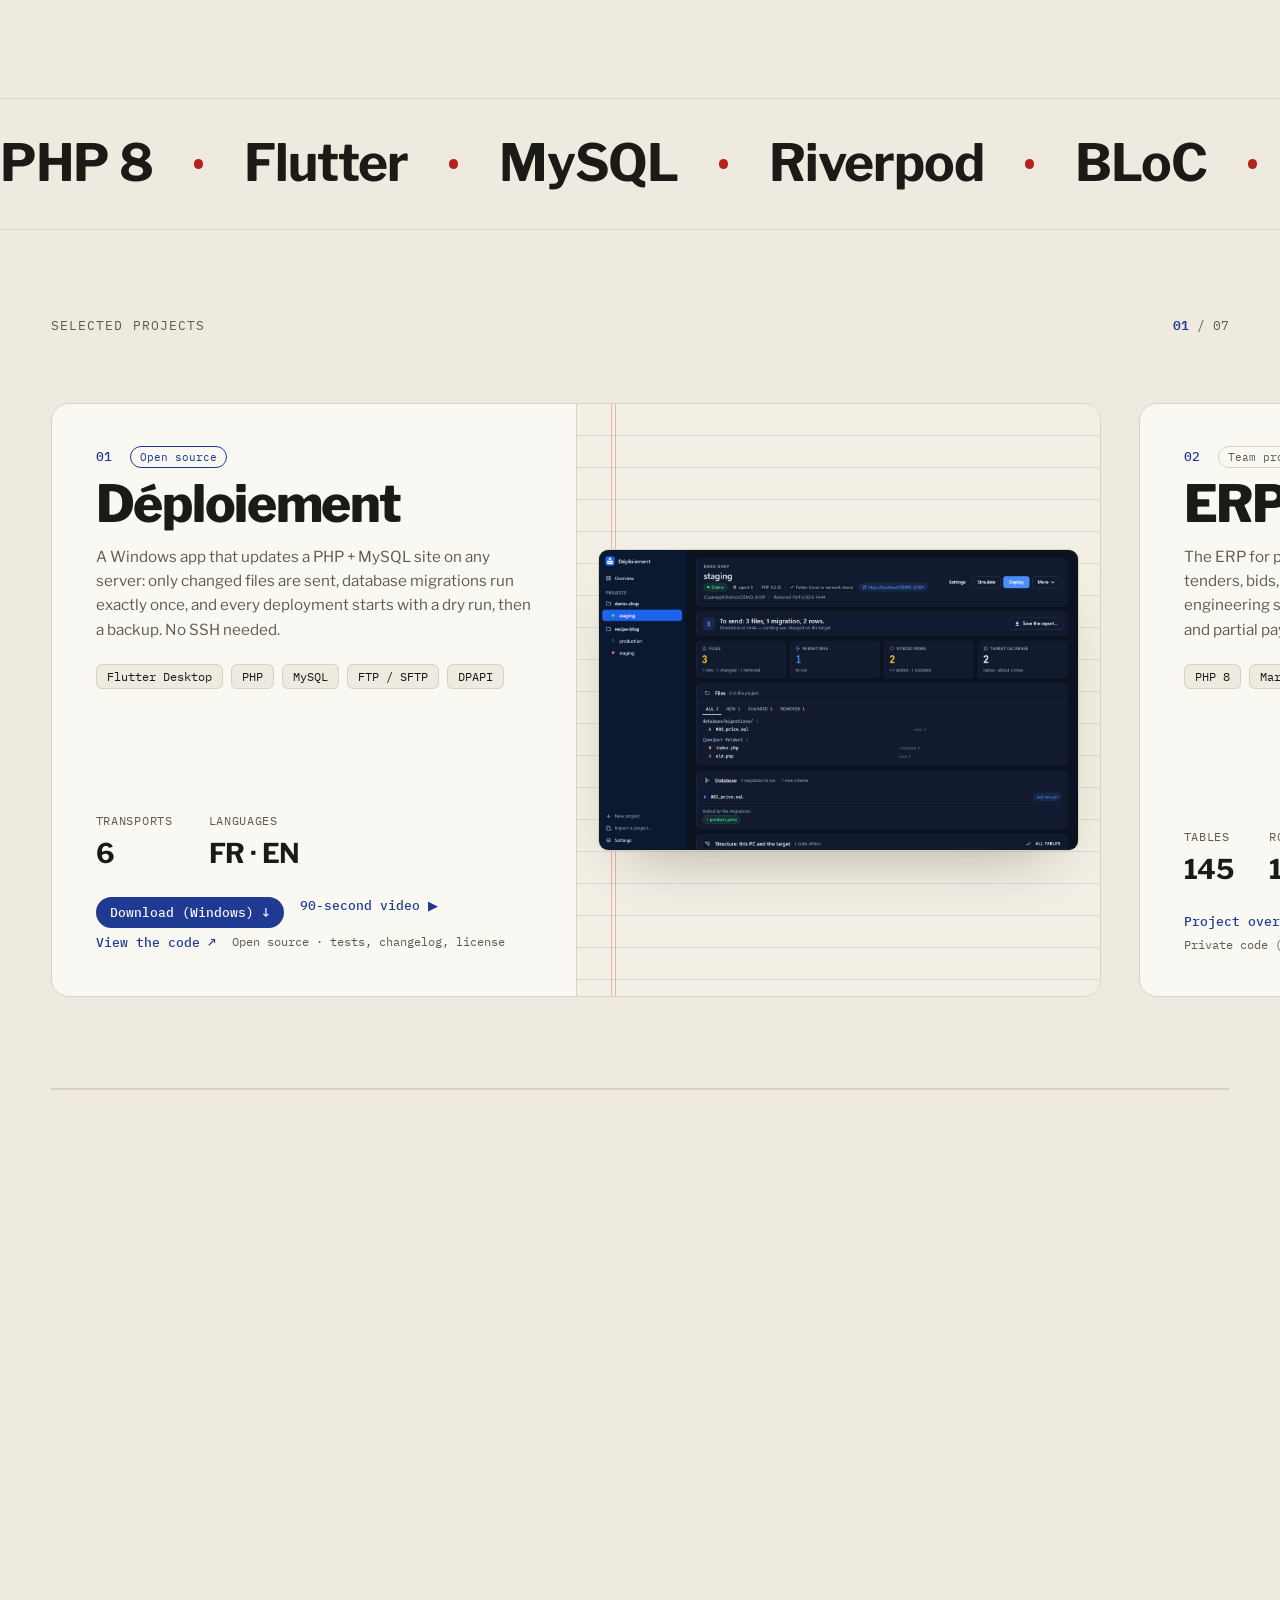
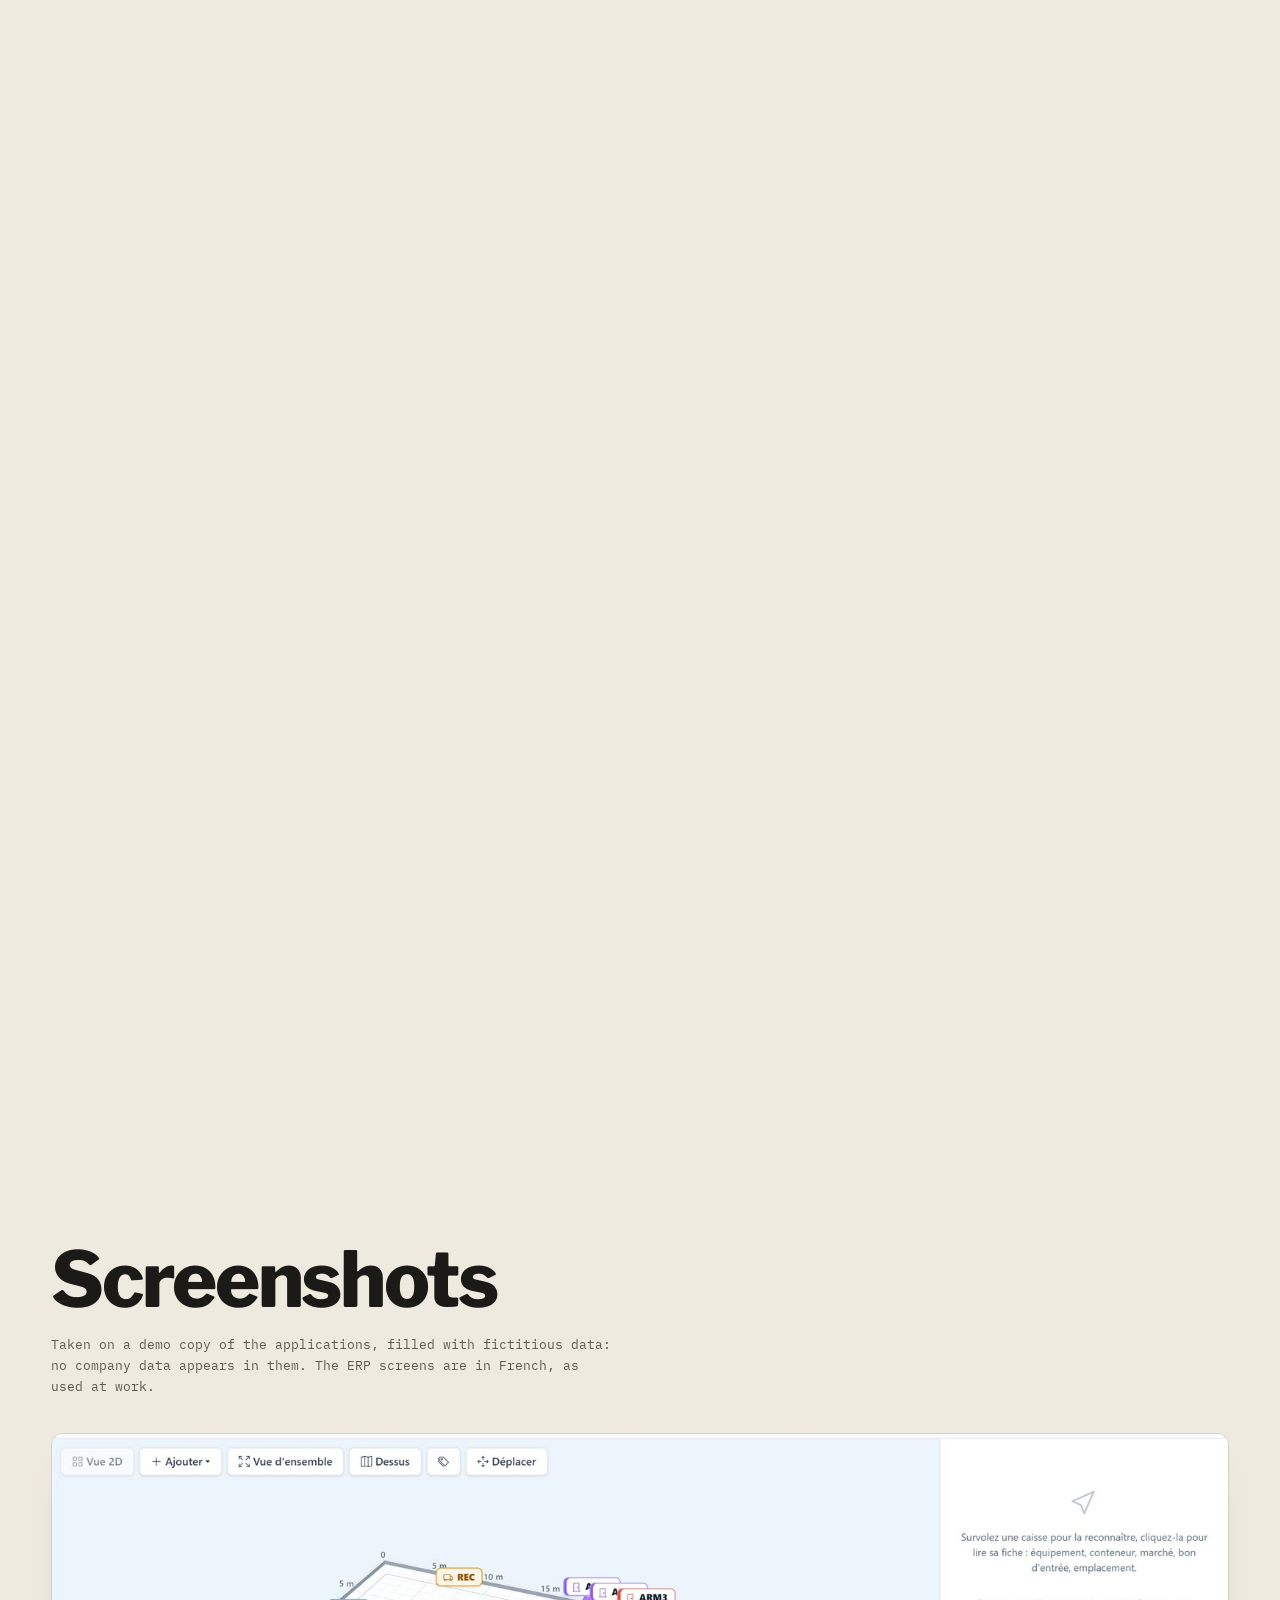
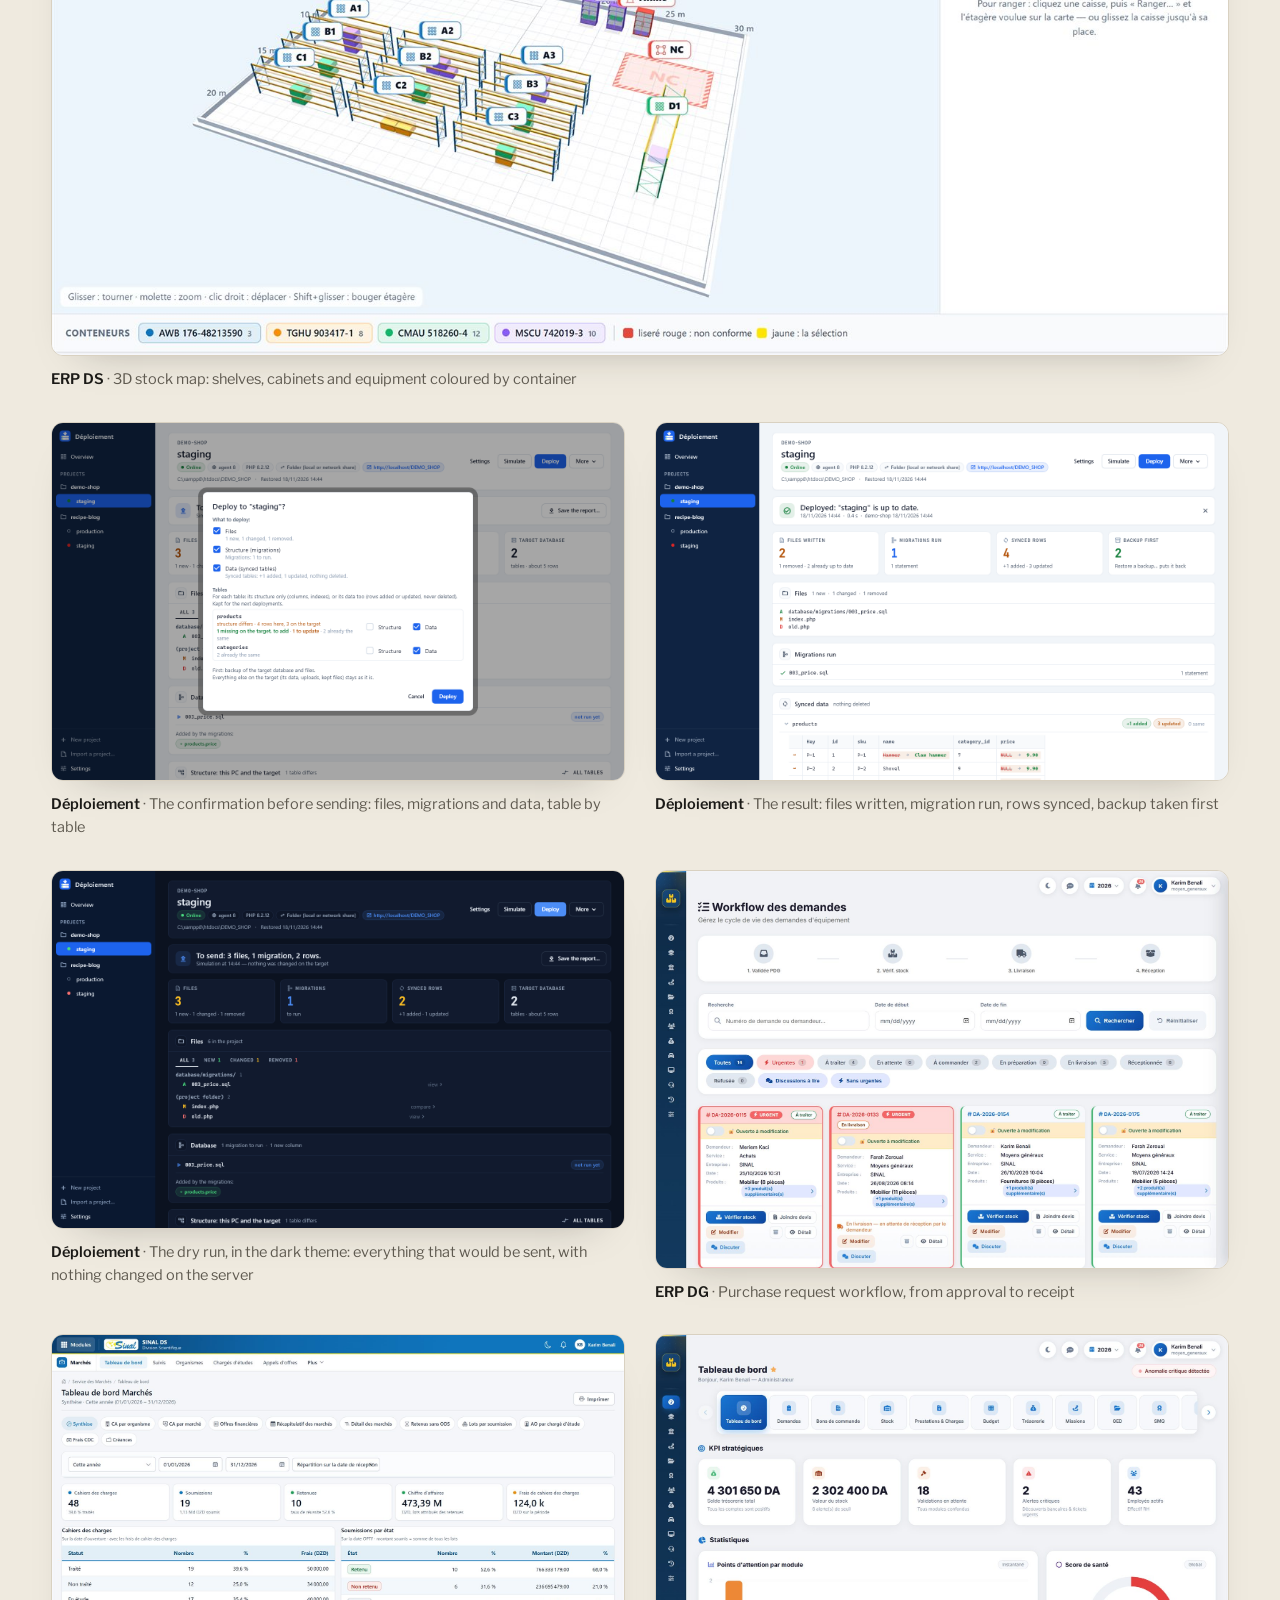
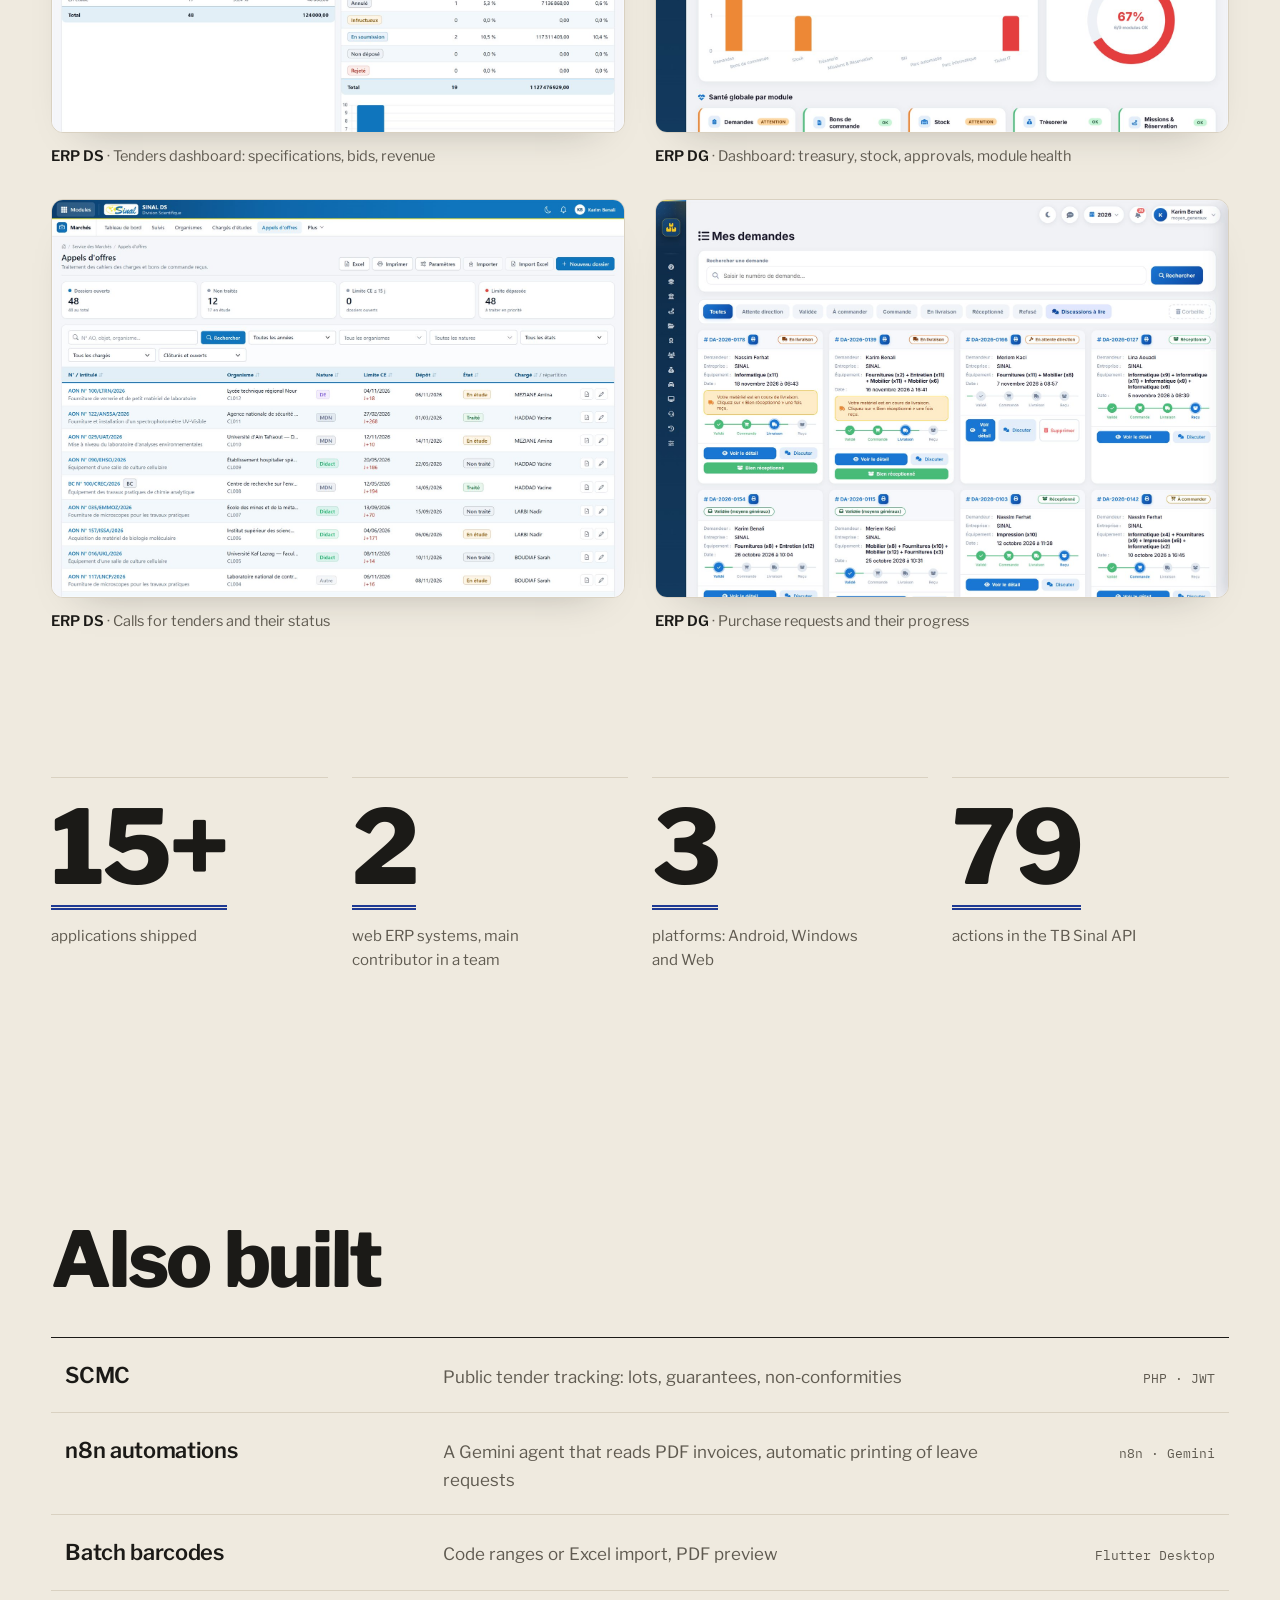
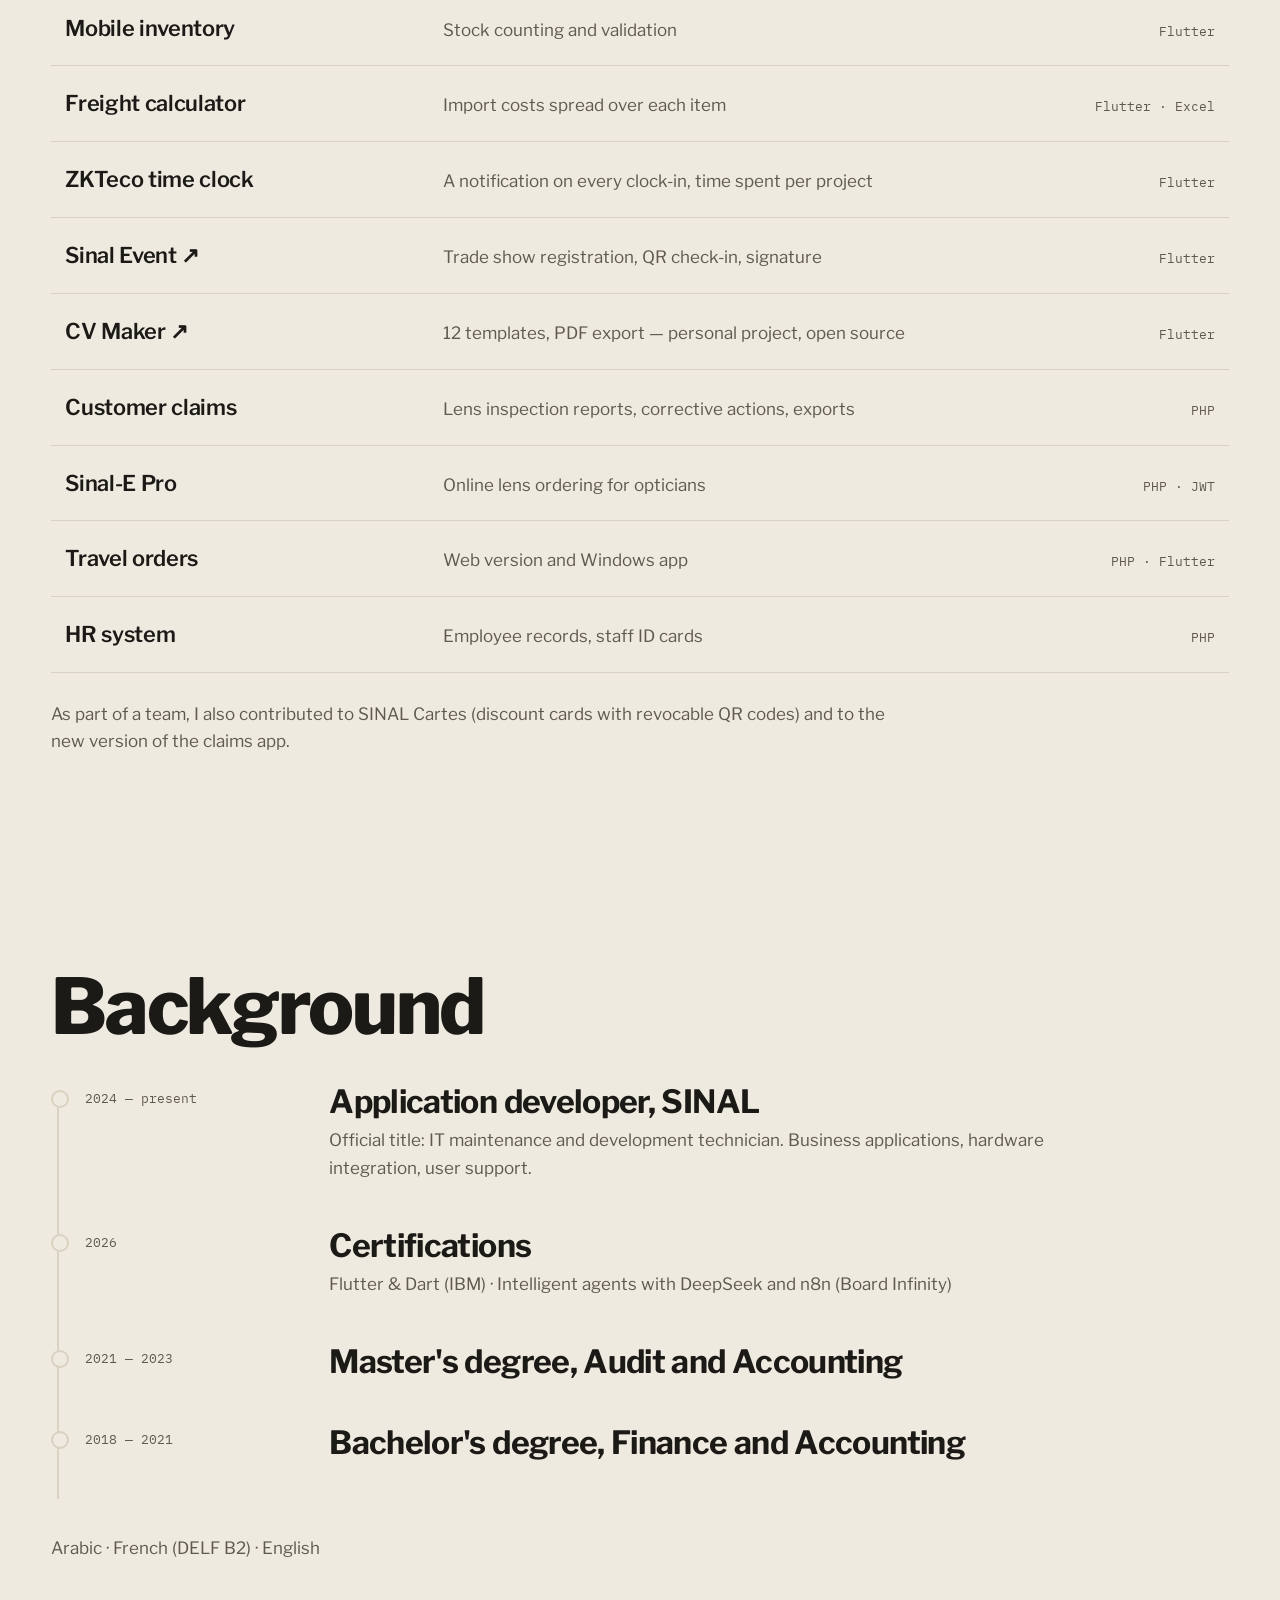
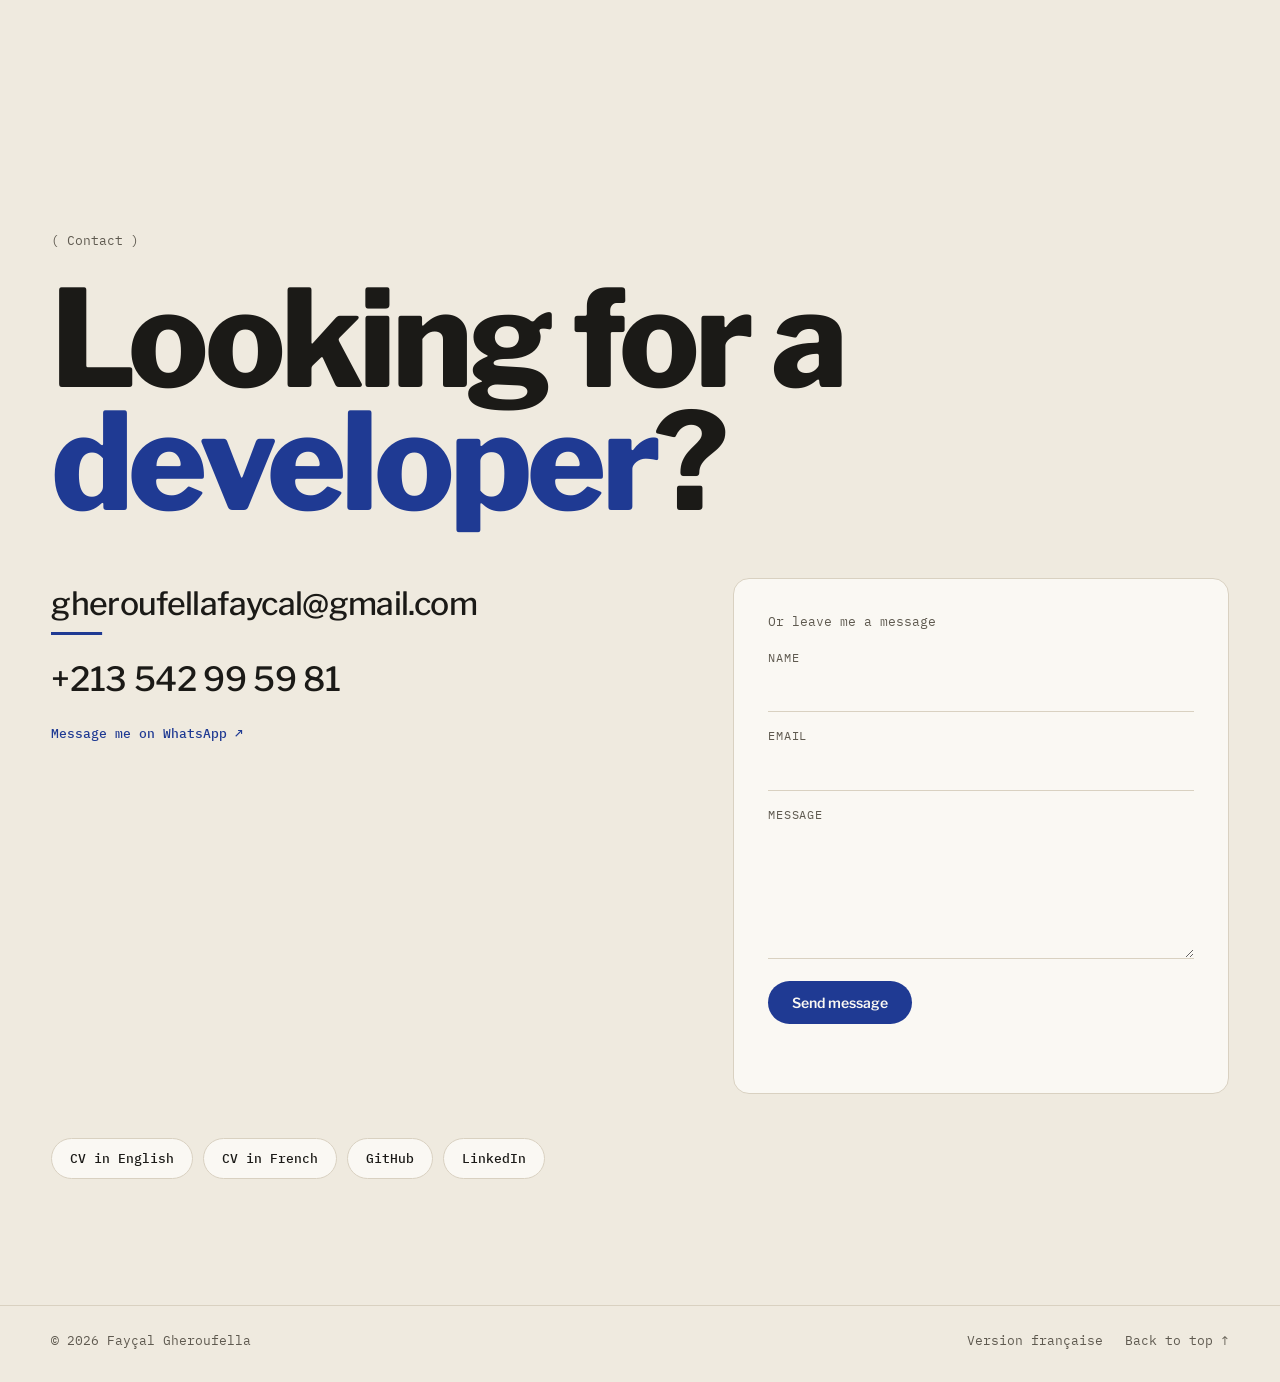
==== commit 8a878c6a: "Portfolio : police Libre Franklin, Déploiement en tête, formulaire plus robuste - Police : Libre Fra" ====
--- a/en/index.html
+++ b/en/index.html
@@ -24,7 +24,7 @@
 <meta name="twitter:card" content="summary_large_image">
 <link rel="preconnect" href="https://fonts.googleapis.com">
 <link rel="preconnect" href="https://fonts.gstatic.com" crossorigin>
-<link href="https://fonts.googleapis.com/css2?family=Newsreader:ital,opsz,wght@0,6..72,400..600;1,6..72,400..600&family=IBM+Plex+Sans:wght@400;500;600&family=IBM+Plex+Mono:wght@400;500&display=swap" rel="stylesheet">
+<link href="https://fonts.googleapis.com/css2?family=Libre+Franklin:wght@400;500;600;700;800&family=IBM+Plex+Mono:wght@400;500&display=swap" rel="stylesheet">
 <link rel="stylesheet" href="../style.css">
 </head>
 <body>
@@ -93,7 +93,21 @@
 
       <article class="card">
         <div class="card-text">
-          <p class="card-num">01 <span class="team">Team project · main contributor</span></p>
+          <p class="card-num">01 <span class="team open">Open source</span></p>
+          <h3>Déploiement</h3>
+          <p class="card-lead">A Windows app that updates a PHP + MySQL site on any server: only changed files are sent, database migrations run exactly once, and every deployment starts with a dry run, then a backup. No SSH needed.</p>
+          <ul class="tags"><li>Flutter Desktop</li><li>PHP</li><li>MySQL</li><li>FTP / SFTP</li><li>DPAPI</li></ul>
+          <dl class="stats"><div><dt>Transports</dt><dd>6</dd></div><div><dt>Languages</dt><dd>FR · EN</dd></div></dl>
+          <p class="card-foot"><a class="card-link card-dl" href="https://github.com/faysal12369/deploiement/releases/latest">Download (Windows) ↓</a><a class="card-link" href="../video/deploiement-en.mp4" data-video>90-second video ▶</a><a class="card-link" href="https://github.com/faysal12369/deploiement">View the code ↗</a><span>Open source · tests, changelog, license</span></p>
+        </div>
+        <div class="card-visual">
+          <img class="shot" src="../img/deploiement.png" width="1440" height="900" decoding="async" alt="Déploiement window: dry run before upload, with 3 files, 1 migration and 2 rows to sync">
+        </div>
+      </article>
+
+      <article class="card">
+        <div class="card-text">
+          <p class="card-num">02 <span class="team">Team project · main contributor</span></p>
           <h3>ERP DS</h3>
           <p class="card-lead">The ERP for public tenders, purchasing and logistics: calls for tenders, bids, lots, contracts and bank guarantees, engineering studies, purchase orders, containers, deliveries and partial payments — plus stock and a document drive.</p>
           <ul class="tags"><li>PHP 8</li><li>MariaDB</li><li>Docker</li><li>n8n</li><li>Tesseract OCR</li></ul>
@@ -110,7 +124,7 @@
 
       <article class="card">
         <div class="card-text">
-          <p class="card-num">02 <span class="team">Team project · main contributor</span></p>
+          <p class="card-num">03 <span class="team">Team project · main contributor</span></p>
           <h3>ERP DG</h3>
           <p class="card-lead">The ERP for General Services: purchase requests approved all the way up to the CEO, purchase orders, stock with a 3D map of storage locations, treasury, assets, business trips, vehicle fleet, HR, versioned document management, quality and IT tickets. Legacy HFSQL databases are imported into it.</p>
           <ul class="tags"><li>PHP</li><li>MySQL</li><li>n8n</li><li>ODBC / HFSQL</li><li>Chart.js</li></ul>
@@ -125,20 +139,6 @@
             <li><b>CEO</b><span>Approved</span></li>
             <li><b>Purchase order</b><span>Issued</span></li>
           </ol>
-        </div>
-      </article>
-
-      <article class="card">
-        <div class="card-text">
-          <p class="card-num">03 <span class="team open">Open source</span></p>
-          <h3>Déploiement</h3>
-          <p class="card-lead">A Windows app that updates a PHP + MySQL site on any server: only changed files are sent, database migrations run exactly once, and every deployment starts with a dry run, then a backup. No SSH needed.</p>
-          <ul class="tags"><li>Flutter Desktop</li><li>PHP</li><li>MySQL</li><li>FTP / SFTP</li><li>DPAPI</li></ul>
-          <dl class="stats"><div><dt>Transports</dt><dd>6</dd></div><div><dt>Languages</dt><dd>FR · EN</dd></div></dl>
-          <p class="card-foot"><a class="card-link" href="https://github.com/faysal12369/deploiement">View the code ↗</a><span>Tests, changelog, license</span></p>
-        </div>
-        <div class="card-visual">
-          <img class="shot" src="../img/deploiement.png" width="1440" height="900" decoding="async" alt="Déploiement window: dry run before upload, with 3 files, 1 migration and 2 rows to sync">
         </div>
       </article>
 
@@ -234,9 +234,12 @@
 <!-- SCREENSHOTS (demo copies filled with fictitious data) -->
 <section class="shots" id="screenshots">
   <h2 class="sec-title">Screenshots</h2>
-  <p class="shots-note">Taken on a demo copy of the applications, filled with fictitious data: no company data appears in them. The interfaces are in French, as used at work.</p>
+  <p class="shots-note">Taken on a demo copy of the applications, filled with fictitious data: no company data appears in them. The ERP screens are in French, as used at work.</p>
   <div class="shots-grid">
     <figure class="shot-fig wide"><a href="../img/shots/ds-stock-3d.jpg" target="_blank" rel="noopener"><img src="../img/shots/ds-stock-3d.jpg" width="1600" height="708" loading="lazy" alt="ERP DS: 3D stock map with shelves, cabinets, a receiving area and equipment coloured by container"></a><figcaption><b>ERP DS</b> · 3D stock map: shelves, cabinets and equipment coloured by container</figcaption></figure>
+    <figure class="shot-fig"><a href="../img/shots/dep-confirmation.png" target="_blank" rel="noopener"><img src="../img/shots/dep-confirmation.png" width="1440" height="900" loading="lazy" alt="Déploiement: confirmation window before sending, with files, structure and data table by table"></a><figcaption><b>Déploiement</b> · The confirmation before sending: files, migrations and data, table by table</figcaption></figure>
+    <figure class="shot-fig"><a href="../img/shots/dep-resultat.png" target="_blank" rel="noopener"><img src="../img/shots/dep-resultat.png" width="1440" height="900" loading="lazy" alt="Déploiement: result of a deployment, with files written, the migration run and rows synced"></a><figcaption><b>Déploiement</b> · The result: files written, migration run, rows synced, backup taken first</figcaption></figure>
+    <figure class="shot-fig"><a href="../img/shots/dep-theme-sombre.png" target="_blank" rel="noopener"><img src="../img/shots/dep-theme-sombre.png" width="1440" height="900" loading="lazy" alt="Déploiement: dry run in the dark theme, 3 files, 1 migration and 2 rows to send"></a><figcaption><b>Déploiement</b> · The dry run, in the dark theme: everything that would be sent, with nothing changed on the server</figcaption></figure>
     <figure class="shot-fig"><a href="../img/shots/dg-workflow.jpg" target="_blank" rel="noopener"><img src="../img/shots/dg-workflow.jpg" width="1600" height="1111" loading="lazy" alt="ERP DG: purchase request workflow, from approval to receipt"></a><figcaption><b>ERP DG</b> · Purchase request workflow, from approval to receipt</figcaption></figure>
     <figure class="shot-fig"><a href="../img/shots/ds-tableau-de-bord.jpg" target="_blank" rel="noopener"><img src="../img/shots/ds-tableau-de-bord.jpg" width="1600" height="1111" loading="lazy" alt="ERP DS: tenders dashboard"></a><figcaption><b>ERP DS</b> · Tenders dashboard: specifications, bids, revenue</figcaption></figure>
     <figure class="shot-fig"><a href="../img/shots/dg-tableau-de-bord.jpg" target="_blank" rel="noopener"><img src="../img/shots/dg-tableau-de-bord.jpg" width="1600" height="1111" loading="lazy" alt="ERP DG: dashboard with treasury, stock and module health"></a><figcaption><b>ERP DG</b> · Dashboard: treasury, stock, approvals, module health</figcaption></figure>
@@ -306,6 +309,7 @@
       <input type="hidden" name="_subject" value="Portfolio (EN) — new message">
       <input type="hidden" name="_template" value="table">
       <input type="hidden" name="_captcha" value="false">
+      <input type="hidden" name="_next" value="https://faysal12369.github.io/faysal/en/?sent=1#contact">
       <button type="submit">Send message</button>
       <p class="form-status" id="form-status" role="status" aria-live="polite"></p>
     </form>
@@ -326,6 +330,8 @@
   <nav><a href="../" hreflang="fr" lang="fr">Version française</a><a href="#top">Back to top ↑</a></nav>
 </footer>
 
+<dialog class="video-dlg" id="video-dlg"><button type="button" class="dlg-close" aria-label="Close the video">×</button><video controls preload="none" playsinline></video></dialog>
+
 <script src="../app.js"></script>
 </body>
 </html>
--- a/style.css
+++ b/style.css
@@ -1,5 +1,5 @@
 /* "Ledger" theme: paper, black ink, fountain-pen blue, and red ink used
-   sparingly — the two inks of an accounting ledger, for a developer who
+   sparingly (type: Libre Franklin, a classic newspaper sans, and IBM Plex Mono) — the two inks of an accounting ledger, for a developer who
    trained in audit and accounting. */
 :root {
   --bg: #efeadf;
@@ -13,8 +13,8 @@
   --accent-soft: rgba(31, 58, 147, .12);
   --red: #b42318;
   --on-accent: #faf8f3;
-  --serif: "Newsreader", Georgia, "Times New Roman", serif;
-  --sans: "IBM Plex Sans", "Segoe UI", Arial, sans-serif;
+  --display: "Libre Franklin", "Segoe UI", Arial, sans-serif;
+  --sans: "Libre Franklin", "Segoe UI", Arial, sans-serif;
   --mono: "IBM Plex Mono", Consolas, monospace;
   --gutter: clamp(18px, 4vw, 64px);
   --ease: cubic-bezier(.16, 1, .3, 1);
@@ -63,7 +63,7 @@
   color: var(--text);
   background: linear-gradient(var(--bg) 55%, transparent);
 }
-.brand { font: 600 21px var(--serif); letter-spacing: -.01em; }
+.brand { font: 800 19px var(--display); letter-spacing: -.02em; }
 .nav nav { display: flex; gap: 28px; }
 .nav nav a { position: relative; }
 .nav nav a::after { content: ""; position: absolute; left: 0; right: 0; bottom: -3px; height: 1px; background: currentColor; transform: scaleX(0); transform-origin: right; transition: transform .4s var(--ease); }
@@ -90,15 +90,14 @@
 .name {
   align-self: center;
   margin: 0;
-  font-family: var(--serif);
-  font-weight: 500;
-  font-variation-settings: "opsz" 72;
-  font-size: clamp(3.4rem, 14vw, 15rem);
+  font-family: var(--display);
+  font-weight: 800;
+  font-size: clamp(3.4rem, 12.5vw, 14rem);
   line-height: .9;
   letter-spacing: -.035em;
 }
 .name .row { display: block; white-space: nowrap; }
-.name .r2 { text-align: right; color: var(--accent); font-style: italic; font-weight: 400; }
+.name .r2 { text-align: right; color: var(--accent); }
 /* Each letter rises out of its own mask; the mask is padded so descenders,
    the cedilla and italic overhangs are not clipped, and the padding is
    cancelled by margins. */
@@ -121,10 +120,9 @@
 .kicker { font: 400 13px var(--mono); color: var(--muted); margin: 0 0 28px; }
 .words {
   margin: 0;
-  font-family: var(--serif);
-  font-weight: 400;
-  font-variation-settings: "opsz" 60;
-  font-size: clamp(1.6rem, 3.5vw, 3.3rem);
+  font-family: var(--display);
+  font-weight: 600;
+  font-size: clamp(1.5rem, 3.2vw, 3rem);
   line-height: 1.2;
   letter-spacing: -.015em;
 }
@@ -137,11 +135,9 @@
 .marquee span {
   display: inline-flex;
   align-items: center;
-  font-family: var(--serif);
-  font-style: italic;
-  font-weight: 400;
-  font-variation-settings: "opsz" 72;
-  font-size: clamp(1.8rem, 4.2vw, 3.6rem);
+  font-family: var(--display);
+  font-weight: 700;
+  font-size: clamp(1.7rem, 4vw, 3.4rem);
   letter-spacing: -.02em;
   white-space: nowrap;
 }
@@ -172,10 +168,9 @@
 .card-num { margin: 0; font: 500 13px var(--mono); color: var(--accent); }
 .card h3 {
   margin: 14px 0 16px;
-  font-family: var(--serif);
-  font-weight: 500;
-  font-variation-settings: "opsz" 72;
-  font-size: clamp(2.2rem, 4.2vw, 4rem);
+  font-family: var(--display);
+  font-weight: 800;
+  font-size: clamp(2.1rem, 4vw, 3.8rem);
   line-height: .98;
   letter-spacing: -.025em;
 }
@@ -184,13 +179,16 @@
 .tags li { font: 400 12px var(--mono); padding: 4px 10px; border: 1px solid var(--line); border-radius: 6px; color: var(--text); background: var(--bg); }
 .stats { display: flex; gap: 36px; margin: auto 0 0; padding-top: 22px; }
 .stats dt { font: 400 11.5px var(--mono); color: var(--muted); text-transform: uppercase; letter-spacing: .06em; }
-.stats dd { margin: 4px 0 0; font-family: var(--serif); font-weight: 500; font-size: 1.7rem; letter-spacing: -.02em; font-variant-numeric: lining-nums; }
+.stats dd { margin: 4px 0 0; font-family: var(--display); font-weight: 700; font-size: 1.7rem; letter-spacing: -.02em; font-variant-numeric: lining-nums; }
 .card-link { align-self: start; margin-top: 22px; font: 500 13px var(--mono); color: var(--accent); border-bottom: 1px solid transparent; transition: border-color .2s; }
 .card-link:hover { border-color: var(--accent); }
 .card-foot { display: flex; flex-wrap: wrap; align-items: baseline; gap: 6px 16px; margin: 22px 0 0; }
 .card-foot .card-link { margin-top: 0; }
 .card-foot span { font: 400 11.5px var(--mono); color: var(--muted); }
 .team.open { border-color: var(--accent); color: var(--accent); }
+/* Download link: the one filled button of the rail */
+.card-foot .card-dl { padding: 7px 14px; border-radius: 99px; background: var(--accent); color: var(--on-accent); border: 0; transition: transform .2s var(--ease); }
+.card-foot .card-dl:hover { transform: translateY(-2px); }
 /* Short desktop screens (laptops): a slightly taller, more compact card so the
    stats and the link are never cut off. */
 @media (min-width: 901px) and (max-height: 860px) {
@@ -282,7 +280,7 @@
 
 /* Visual: phone (SinalGo) */
 .phone { width: 230px; height: 440px; border: 9px solid #1f1e1b; border-radius: 38px; background: #fdfcf9; color: var(--text); padding: 30px 16px 16px; box-shadow: var(--shadow); }
-.ph-title { margin: 0 0 14px; font: 600 19px var(--serif); }
+.ph-title { margin: 0 0 14px; font: 700 18px var(--display); }
 .ph-scan { position: relative; height: 70px; border-radius: 10px; background: #fff; border: 1px solid var(--line); overflow: hidden; display: grid; place-items: center; }
 .ph-bars { width: 80%; height: 46px; background: repeating-linear-gradient(90deg, #111 0 2px, transparent 2px 4px, #111 4px 7px, transparent 7px 8px, #111 8px 9px, transparent 9px 12px); }
 .ph-laser { position: absolute; top: 0; bottom: 0; left: 8%; width: 2px; background: var(--red); box-shadow: 0 0 10px 2px rgba(180, 35, 24, .55); animation: laser 1.6s ease-in-out infinite alternate; }
@@ -343,9 +341,8 @@
 /* Totals are double-underlined, as in a ledger. */
 .numbers b {
   display: inline-block;
-  font-family: var(--serif);
-  font-weight: 500;
-  font-variation-settings: "opsz" 72;
+  font-family: var(--display);
+  font-weight: 800;
   font-size: clamp(3.4rem, 8vw, 7.5rem);
   line-height: 1;
   letter-spacing: -.03em;
@@ -356,7 +353,7 @@
 .numbers span { display: block; margin-top: 14px; color: var(--muted); font-size: 15px; max-width: 22ch; }
 
 /* ---------- Lists ---------- */
-.sec-title { margin: 0 0 40px; font-family: var(--serif); font-weight: 500; font-variation-settings: "opsz" 72; font-size: clamp(2.6rem, 6vw, 5.4rem); line-height: .95; letter-spacing: -.03em; }
+.sec-title { margin: 0 0 40px; font-family: var(--display); font-weight: 800; font-size: clamp(2.6rem, 6vw, 5.4rem); line-height: .95; letter-spacing: -.03em; }
 .more, .journey { padding: 12vh var(--gutter); }
 .list { list-style: none; margin: 0; padding: 0; border-top: 1px solid var(--text); }
 .list li {
@@ -384,13 +381,13 @@
 .timeline li::before { content: ""; position: absolute; left: -34px; top: 6px; width: 14px; height: 14px; border-radius: 50%; background: var(--bg); border: 2px solid var(--line); transition: border-color .3s, background .3s; }
 .timeline li.on::before { border-color: var(--accent); background: var(--accent); }
 .t-when { font: 400 13px var(--mono); color: var(--muted); padding-top: 6px; }
-.timeline h3 { margin: 0; font-family: var(--serif); font-weight: 500; font-size: clamp(1.4rem, 2.5vw, 2.1rem); letter-spacing: -.02em; line-height: 1.1; }
+.timeline h3 { margin: 0; font-family: var(--display); font-weight: 700; font-size: clamp(1.4rem, 2.5vw, 2.1rem); letter-spacing: -.02em; line-height: 1.1; }
 .timeline p { margin: 8px 0 0; color: var(--muted); max-width: 60ch; }
 
 /* ---------- Contact ---------- */
 .contact { padding: 18vh var(--gutter) 14vh; }
-.big-cta { margin: 0 0 6vh; font-family: var(--serif); font-weight: 500; font-variation-settings: "opsz" 72; font-size: clamp(3.2rem, 10.5vw, 10.5rem); line-height: .92; letter-spacing: -.035em; }
-.big-cta em { font-weight: 400; color: var(--accent); }
+.big-cta { margin: 0 0 6vh; font-family: var(--display); font-weight: 800; font-size: clamp(3.2rem, 10.5vw, 10.5rem); line-height: .92; letter-spacing: -.035em; }
+.big-cta em { font-style: normal; color: var(--accent); }
 .mail { position: relative; display: inline-block; font-weight: 500; font-size: clamp(1.4rem, 4.2vw, 3.6rem); letter-spacing: -.02em; overflow-wrap: anywhere; padding-bottom: 6px; }
 .mail::after { content: ""; position: absolute; left: 0; right: 0; bottom: 0; height: 3px; background: var(--accent); transform: scaleX(.12); transform-origin: left; transition: transform .6s var(--ease); }
 .mail:hover::after { transform: scaleX(1); }
@@ -447,6 +444,12 @@
 .foot nav { display: flex; gap: 22px; }
 .foot a:hover { color: var(--accent); }
 
+/* ---------- Video dialog (Déploiement tour) ---------- */
+.video-dlg { width: min(1100px, 92vw); padding: 0; border: 0; border-radius: 14px; background: #11100e; overflow: visible; }
+.video-dlg::backdrop { background: rgba(27, 26, 23, .72); }
+.video-dlg video { display: block; width: 100%; height: auto; border-radius: 14px; }
+.dlg-close { position: absolute; top: -44px; right: 0; width: 36px; height: 36px; border: 0; border-radius: 50%; background: var(--bg2); color: var(--text); font: 400 24px/1 var(--sans); cursor: pointer; }
+
 /* Visible keyboard focus everywhere */
 a:focus-visible, button:focus-visible { outline: 2px solid var(--accent); outline-offset: 3px; border-radius: 4px; }
 
@@ -459,7 +462,7 @@
   .nav nav { display: none; }
   .hero-meta { flex-direction: column; gap: 6px; }
   /* "Gheroufella" is the longest row: size the name so it fits the width. */
-  .name { font-size: 19vw; }
+  .name { font-size: 17vw; }
   .name .r2 { text-align: left; }
   .hero-foot { flex-direction: column; align-items: start; }
   .badge { align-self: end; }
